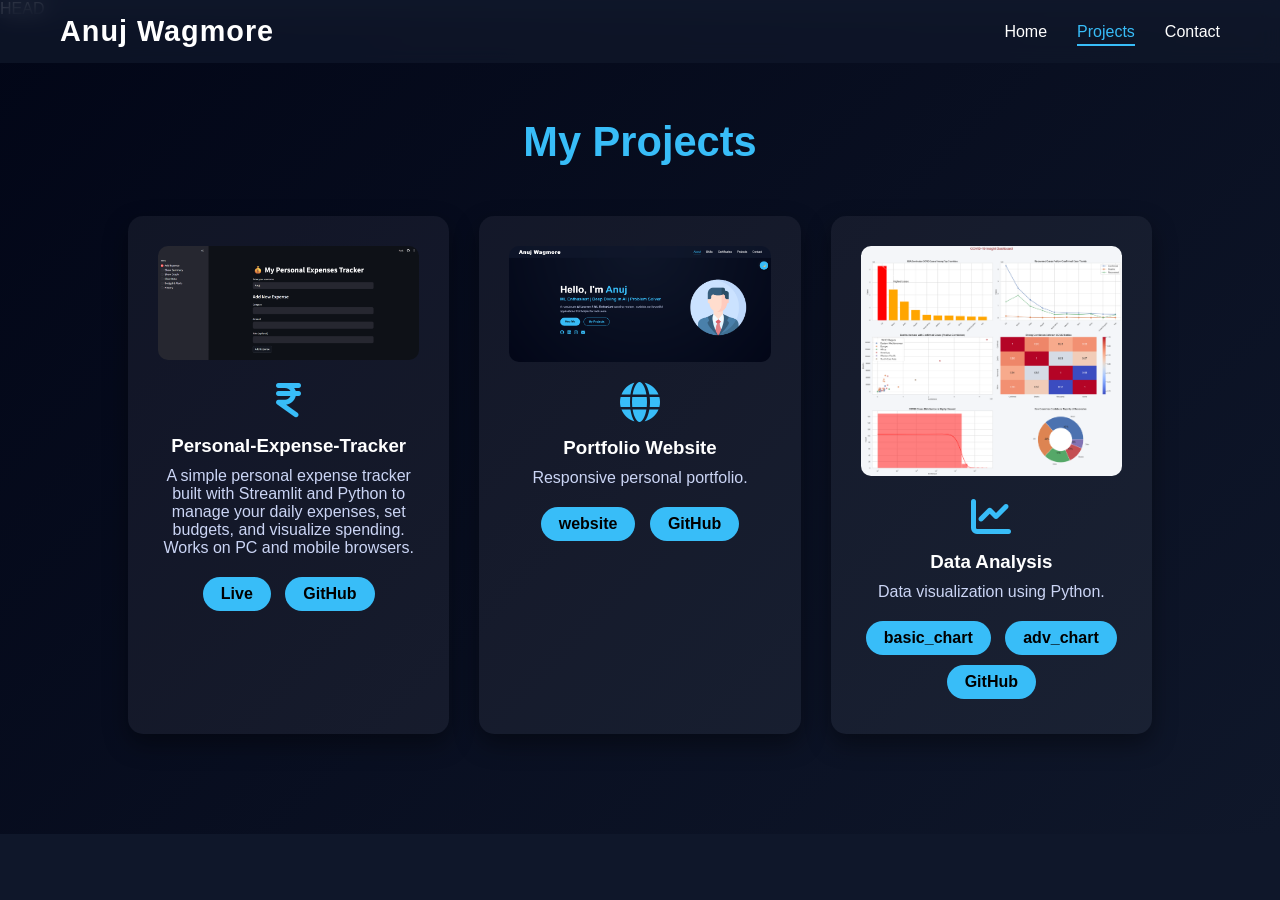
==== project.html @ 39001dc6 "minor change" ====
HEAD
<!DOCTYPE html>
<html lang="en">
<head>
  <meta charset="UTF-8" />
  <title>My Projects</title>
  <link rel="stylesheet" href="css/style.css">
  <link rel="stylesheet" href="https://cdnjs.cloudflare.com/ajax/libs/font-awesome/6.5.0/css/all.min.css">
</head>
<body>

<!-- NAVBAR -->
<nav class="navbar">
  <div class="logo">Anuj Wagmore</div>
  <ul class="nav-links">
    <li><a href="index.html">Home</a></li>
    <li><a href="projects.html" class="active">Projects</a></li>
    <li><a href="index.html#contact">Contact</a></li>
  </ul>
</nav>

<!-- PROJECTS -->
<section class="projects-section">
  <h2>My Projects</h2>

  <div class="projects-grid">
    

    <div class="project-card" onclick="openModal('images/project4.png', 'Personal-Expenses', ' I developed a Personal Expense Tracker to simplify daily financial management and promote better spending habits. This project allows users to record their income and expenses, categorize transactions, and track their financial activities in an organized manner. It provides clear insights through summaries and visualizations, helping users understand where their money is going and make informed decisions. Built with a focus on simplicity and usability, the application ensures a smooth user experience while demonstrating my skills in data handling, problem-solving, and building practical, real-world solutions.')">
      <div class="project-image">
        <img src="images/project4.png" alt="AI Chatbot Thumbnail">
      </div>
      <i class="fa-solid fa-indian-rupee-sign"></i>
      <h3>Personal-Expense-Tracker</h3>
      <p>A simple personal expense tracker built with Streamlit and Python to manage your daily expenses, set budgets, and visualize spending. Works on PC and mobile browsers.</p>
      <div class="project-links">
        <a target="_blank" href="https://personal-expense-tracker-02.streamlit.app/" onclick="event.stopPropagation()">Live</a>
        <a target="_blank" href="https://github.com/Anuj04432/Personal-Expense-Tracker" onclick="event.stopPropagation()">GitHub</a>
      </div>
    </div>

    <div class="project-card" onclick="openModal('images/Screenshot 2026-04-03 215729.png', 'Portfolio Website', 'A responsive, modern personal portfolio website built with HTML, CSS, and JavaScript. Features sleek dark mode and smooth animations.')">
      <div class="project-image">
        <img src="images/Screenshot 2026-04-03 215729.png" alt="Portfolio Website Thumbnail">
      </div>
      <i class="fa-solid fa-globe"></i>
      <h3>Portfolio Website</h3>
      <p>Responsive personal portfolio.</p>
      <div class="project-links">
        <a href="https://anujwagmore.netlify.app" onclick="event.stopPropagation()">website</a>
        <a target="_blank" href="https://github.com/Anuj04432/Portfolio" onclick="event.stopPropagation()">GitHub</a>
      </div>
    </div>

    <div class="project-card" onclick="openModal('images/dashboard.png', 'Data Analysis', 'Comprehensive data visualization and analysis using Python libraries like Pandas and Matplotlib. Translating raw data into actionable insights.')">
      <div class="project-image">
        <img src="images/dashboard.png" alt="Data Analysis Thumbnail">
      </div>
      <i class="fa-solid fa-chart-line"></i>
      <h3>Data Analysis</h3>
      <p>Data visualization using Python.</p>
      <div class="project-links">
        <a href="images/dashboard.png" onclick="event.stopPropagation()">basic_chart</a>
        <a href="images/dashboard_adv.png" onclick="event.stopPropagation()">adv_chart</a>
        <a target="_blank" href="https://github.com/Anuj04432/Covid_Dashboard" onclick="event.stopPropagation()">GitHub</a>
      </div>
    </div>

  </div>
</section>

<!-- PROJECT MODAL -->
<div id="projectModal" class="modal-overlay">
  <div class="modal-box">
    <span class="close-btn" onclick="closeModal()">&times;</span>
    <img id="modalImg" src="" alt="Project Full Image">
    <h2 id="modalTitle">Project Title</h2>
    <p id="modalDesc">Project Description details go here.</p>
  </div>
</div>

<script src="js/main.js"></script>
</body>
</html>
---- css/style.css ----
* {
  margin: 0;
  padding: 0;
  box-sizing: border-box;
  transition: background-color 0.4s ease, color 0.4s ease;
}

body {
  font-family: Arial;
  background: #0f172a;
  color: white;
}

/* HEADER */
/* ===== HERO SECTION ===== */
.hero {
  position: relative;
  min-height: 100vh;
  display: flex;
  justify-content: space-between;
  align-items: center;
  padding: 0 10%;
  background: radial-gradient(circle at top, #0f172a, #020617);
  overflow: hidden;
}

/* Text */
.hero-content {
  max-width: 600px;
  z-index: 2;
}

.hero h1 {
  font-size: 3.5rem;
}

.hero h1 span {
  color: #38bdf8;
}

.hero h2 {
  color: #38bdf8;
  margin: 10px 0;
  min-height: 35px;
}

.hero p {
  color: #cbd5f5;
  line-height: 1.6;
  margin-bottom: 25px;
}

/* Buttons */
.hero-buttons {
  display: flex;
  gap: 20px;
}

.btn {
  padding: 12px 28px;
  border-radius: 30px;
  font-weight: bold;
  text-decoration: none;
  transition: 0.3s;
}

.btn.primary {
  background: #38bdf8;
  color: black;
}

.btn.primary:hover {
  background: #0ea5e9;
}

.btn.secondary {
  border: 2px solid #38bdf8;
  color: #38bdf8;
}

.btn.secondary:hover {
  background: #38bdf8;
  color: black;
}

/* Social Icons */
.social-icons {
  margin-top: 25px;
  display: flex;
  gap: 20px;
}

.social-icons a {
  color: #38bdf8;
  font-size: 22px;
  transition: 0.3s;
}

.social-icons a:hover {
  color: white;
  transform: scale(1.2);
}

/* Image */
.hero-img img {
  width: 400px;
  animation: float 3s ease-in-out infinite;
}

@keyframes float {
  0% { transform: translateY(0); }
  50% { transform: translateY(-15px); }
  100% { transform: translateY(0); }
}

/* Responsive */
@media (max-width: 900px) {
  .hero {
    flex-direction: column;
    text-align: center;
    padding-top: 120px;
  }

  .hero-img img {
    margin-top: 30px;
  }
}

/* NAVBAR */
/* NAVBAR */
.navbar {
  position: fixed;
  top: 0;
  width: 100%;
  padding: 15px 60px;
  display: flex;
  justify-content: space-between;
  align-items: center;
  background: rgba(15, 23, 42, 0.8);
  backdrop-filter: blur(10px);
  z-index: 1000;
  transition: 0.3s ease;
}

.navbar.scrolled {
  box-shadow: 0 5px 20px rgba(0,0,0,0.4);
}

.logo {
  font-size: 1.8rem;
  font-weight: 800;
  letter-spacing: 1px;
  cursor: pointer;
}

.logo span {
  color: #38bdf8;
}

/* Light Mode */
body.light-theme .logo {
  color: #000;
}

body.light-theme .logo span {
  color: #0ea5e9;
}
.logo:hover {
  transform: scale(1.05);
  transition: 0.3s;
}



/* Links */
.nav-links {
  list-style: none;
  display: flex;
  gap: 30px;
}

.nav-links li a {
  text-decoration: none;
  color: white;
  font-weight: 500;
  position: relative;
  transition: 0.3s;
}

.nav-links li a::after {
  content: "";
  position: absolute;
  left: 0;
  bottom: -6px;
  width: 0%;
  height: 2px;
  background: #38bdf8;
  transition: 0.3s;
}

.nav-links li a:hover::after,
.nav-links li a.active::after {
  width: 100%;
}

/* Mobile menu */
.menu-icon {
  display: none;
  font-size: 22px;
  color: white;
  cursor: pointer;
}

/* Responsive */
@media (max-width: 768px) {
  .nav-links {
    position: absolute;
    top: 65px;
    right: 0;
    background: #020617;
    width: 220px;
    flex-direction: column;
    text-align: center;
    padding: 20px;
    display: none;
    border-radius: 10px;
  }

  .nav-links.active {
    display: flex;
  }

  .menu-icon {
    display: block;
  }
}


/* ABOUT */
/* ABOUT SECTION */
/* ================= ABOUT SECTION ================= */
.about-section {
  padding: 120px 10%;
  background: linear-gradient(135deg, #020617, #0f172a);
}

.about-section h2 {
  text-align: center;
  font-size: 2.6rem;
  color: #38bdf8;
  margin-bottom: 50px;
}

/* Container */
.about-container {
  max-width: 900px;
  margin: auto;
  display: grid;
  gap: 40px;
  align-items: center;

  padding: 40px;
  border-radius: 16px;
  background: rgba(255, 255, 255, 0.03);

  transition: transform 0.4s ease, box-shadow 0.4s ease;
}

/* Container Hover */
.about-container:hover {
  transform: translateY(-8px) scale(1.01);
  box-shadow: 0 0 25px rgba(56,189,248,0.6);
}

/* Responsive */
@media (max-width: 768px) {
  .about-container {
    grid-template-columns: 1fr;
    padding: 20px;
  }
}

/* ================= TEXT BOX ================= */
.about-text {
  background: rgba(255,255,255,0.05);
  padding: 35px;
  border-radius: 18px;
  backdrop-filter: blur(12px);
  box-shadow: 0 12px 30px rgba(0,0,0,0.4);

  transition: transform 0.3s ease, box-shadow 0.3s ease;
}

/* Text Hover */
.about-text:hover {
  transform: translateY(-6px);
  box-shadow: 0 15px 40px rgba(56,189,248,0.3);
}

.about-text h3 {
  color: #38bdf8;
  margin-bottom: 15px;
  font-size: 1.5rem;
}

.about-text p {
  color: #cbd5f5;
  line-height: 1.8;
  margin-bottom: 15px;
  font-size: 0.95rem;
}

/* ================= TAGS ================= */
.about-tags {
  margin: 20px 0;
}

.about-tags span {
  background: #1e293b;
  color: #38bdf8;
  padding: 6px 14px;
  border-radius: 20px;
  margin: 5px;
  display: inline-block;
  font-size: 13px;

  transition: all 0.3s ease;
}

/* Tag Hover */
.about-tags span:hover {
  background: #38bdf8;
  color: black;
  transform: scale(1.05);
}

/* ================= BUTTON ================= */
.resume-btn {
  display: inline-block;
  margin-top: 20px;
  padding: 12px 28px;
  background: linear-gradient(45deg, #38bdf8, #0ea5e9);
  color: black;
  border-radius: 30px;
  text-decoration: none;
  font-weight: bold;
  letter-spacing: 0.5px;

  transition: all 0.3s ease;
}

/* Button Hover */
.resume-btn:hover {
  transform: scale(1.07);
  box-shadow: 0 8px 20px rgba(56,189,248,0.5);
}

/* LIGHT MODE */
body.light-theme .about-section {
  background: linear-gradient(135deg, #ffffff, #e5e7eb);
}

body.light-theme .about-text {
  background: #ffffff;
  color: black;
}

body.light-theme .about-text p {
  color: #333;
}

body.light-theme .about-tags span {
  background: #e2e8f0;
  color: #0f172a;
}


/* SKILLS */
.skills-section {
  padding: 80px 10%;
  text-align: center;
}

.skills-section h2 {
  font-size: 2.6rem;
  color: #38bdf8;
  margin-bottom: 50px;
}

/* Grid */
.skills-grid {
  display: grid;
  grid-template-columns: repeat(auto-fit, minmax(220px, 1fr));
  gap: 30px;
}

/* Card */
.skill-card {
  background: rgba(255,255,255,0.05);
  padding: 25px;
  border-radius: 15px;
  backdrop-filter: blur(10px);
  transition: 0.4s ease;
  box-shadow: 0 10px 25px rgba(0,0,0,0.3);
}

.skill-card:hover {
  transform: translateY(-10px) scale(1.03);
  box-shadow: 0 0 25px rgba(56,189,248,0.7);
}

.skill-card i {
  font-size: 40px;
  color: #38bdf8;
  margin-bottom: 10px;
}

.skill-card h4 {
  margin-bottom: 15px;
}

/* Skill bar */
.skill-bar {
  height: 18px;
  background: #1e293b;
  border-radius: 20px;
  overflow: hidden;
}

.skill-fill {
  height: 100%;
  width: 0;
  text-align: right;
  padding-right: 10px;
  font-size: 12px;
  font-weight: bold;
  color: black;
  border-radius: 20px;
  transition: width 1.8s ease;
}

/* Colors */
.html { background: linear-gradient(90deg,#f97316,#facc15); }
.css { background: linear-gradient(90deg,#38bdf8,#0ea5e9); }
.js { background: linear-gradient(90deg,#facc15,#fde047); }
.python { background: linear-gradient(90deg,#4ade80,#22c55e); }
.ml { background: linear-gradient(90deg,#c084fc,#8b5cf6); }
.sql { background: linear-gradient(90deg,#f87171,#ef4444); }
.PowerBI { background: linear-gradient(90deg,#3e3838,#ef4444); }

/* CONTACT */
.contact-section {
  padding: 100px 10%;
  background: linear-gradient(135deg, #020617, #0f172a);
}

.contact-section h2 {
  text-align: center;
  font-size: 2.6rem;
  color: #38bdf8;
  margin-bottom: 50px;
}

.contact-wrapper {
  display: grid;
  grid-template-columns: 1fr 1fr;
  gap: 50px;
}

/* Left Info */
.contact-info h3 {
  color: #38bdf8;
  margin-bottom: 10px;
}

.contact-info p {
  color: #cbd5f5;
  margin-bottom: 20px;
}

.info-box {
  display: flex;
  align-items: center;
  gap: 15px;
  margin-bottom: 15px;
  color: #cbd5f5;
}

.info-box i {
  color: #38bdf8;
  font-size: 18px;
}

/* Form */
.contact-form {
  background: rgba(255,255,255,0.05);
  padding: 30px;
  border-radius: 15px;
  backdrop-filter: blur(10px);
}

.contact-form input,
.contact-form textarea {
  width: 100%;
  padding: 12px;
  margin-bottom: 15px;
  border-radius: 8px;
  border: none;
  outline: none;
  background: #1e293b;
  color: white;
}

.contact-form input:focus,
.contact-form textarea:focus {
  outline: 2px solid #38bdf8;
}

.contact-form button {
  width: 100%;
  padding: 12px;
  border: none;
  border-radius: 8px;
  background: #38bdf8;
  color: black;
  font-weight: bold;
  cursor: pointer;
  transition: 0.3s;
}

.contact-form button:hover {
  background: #0ea5e9;
}

/* Light Mode */
body.light-theme .contact-section {
  background: linear-gradient(135deg, #ffffff, #e5e7eb);
}

body.light-theme .contact-form {
  background: white;
}

body.light-theme .contact-info p,
body.light-theme .info-box {
  color: #333;
}

/* CERTIFICATES */
.cert-section {
  padding: 100px 10%;
  background: linear-gradient(135deg, #020617, #0f172a);
}

.cert-section h2 {
  text-align: center;
  font-size: 2.6rem;
  color: #38bdf8;
  margin-bottom: 50px;
}

/* Grid */
.cert-grid {
  display: grid;
  grid-template-columns: repeat(auto-fit, minmax(250px, 1fr));
  gap: 30px;
}

/* Card */
.cert-card {
  background: rgba(255,255,255,0.05);
  padding: 30px;
  border-radius: 15px;
  text-align: center;
  transition: 0.4s;
  box-shadow: 0 10px 25px rgba(0,0,0,0.4);
  backdrop-filter: blur(10px);
}

.cert-card:hover {
  transform: translateY(-10px);
  box-shadow: 0 0 30px rgba(56,189,248,0.6);
}

/* Icon */
.cert-card i {
  font-size: 40px;
  color: #38bdf8;
  margin-bottom: 15px;
}

/* Text */
.cert-card h3 {
  margin-bottom: 10px;
}

.cert-card p {
  color: #cbd5f5;
  margin-bottom: 15px;
}

/* Button */
.cert-card a {
  display: inline-block;
  padding: 10px 22px;
  background: #38bdf8;
  color: black;
  border-radius: 25px;
  text-decoration: none;
  font-weight: bold;
  transition: 0.3s;
}

.cert-card a:hover {
  background: #0ea5e9;
}

/* Light Mode */
body.light-theme .cert-section {
  background: linear-gradient(135deg, #ffffff, #e5e7eb);
}

body.light-theme .cert-card {
  background: #ffffff;
  color: black;
}

body.light-theme .cert-card p {
  color: #333;
}


/* toggle theme */
/* ===== THEME TOGGLE BUTTON ===== */
/* THEME TOGGLE BUTTON */
.theme-toggle {
  position: fixed;
  top: 90px; /* BELOW NAVBAR */
  right: 25px;
  background: linear-gradient(145deg, #1e293b, #020617);
  color: #38bdf8;
  border: none;
  padding: 12px 14px;
  border-radius: 50%;
  cursor: pointer;
  font-size: 18px;
  z-index: 2000;

  /* Neumorphism */
  box-shadow: 
    4px 4px 10px rgba(0,0,0,0.5),
    -4px -4px 10px rgba(255,255,255,0.05);

  transition: all 0.4s ease;
}

/* Hover animation */
.theme-toggle:hover {
  transform: scale(1.1) rotate(15deg);
}

/* LIGHT MODE BUTTON */
.light-theme .theme-toggle {
  background: linear-gradient(145deg, #ffffff, #e5e7eb);
  color: #000;
  box-shadow:
    4px 4px 10px rgba(0,0,0,0.2),
    -4px -4px 10px rgba(255,255,255,0.8);
}

/* ================= THEME TOGGLE ================= */

body {
  background: #0f172a;
  color: white;
  transition: background 0.4s ease, color 0.4s ease;
}

/* Light Theme */
body.light-theme {
  background: #f8fafc;
  color: #000;
}

/* Navbar */
body.light-theme .navbar {
  background: rgba(225, 215, 215, 0.95);
  color: black;
}

/* Sections */
body.light-theme section {
  background: #e4dcdc;
}

/* Cards */
body.light-theme .skill-card,
body.light-theme .cert-card,
body.light-theme .contact-box {
  background: #f1f5f9;
  color: black;
}

/* Buttons */
body.light-theme .btn.secondary {
  color: rgb(250, 246, 246);
  border-color: black;
}

/* Theme Button */
.theme-toggle {
  position: fixed;
  top: 90px;
  right: 25px;
  padding: 12px;
  border-radius: 50%;
  border: none;
  cursor: pointer;
  font-size: 18px;
  background: #38bdf8;
  color: black;
  z-index: 9999;
  transition: 0.3s;
}

/* navbar theme */
/* ================= NAVBAR THEME FIX ================= */

/* Default (Dark Mode) */
.navbar a,
.navbar .logo {
  color: white;
  transition: color 0.3s ease;
}

/* Light Mode */
body.light-theme .navbar a,
body.light-theme .navbar .logo {
  color: #000;
}

/* Hover Effect */
.navbar a:hover {
  color: #38bdf8;
}

/* Active Link */
.navbar a.active {
  color: #38bdf8;
}


/* project */
.projects-section {
  padding: 100px 10%;
  background: linear-gradient(135deg, #020617, #0f172a);
}

.projects-section h2 {
  text-align: center;
  color: #38bdf8;
  font-size: 2.6rem;
  margin-bottom: 50px;
}

.projects-grid {
  display: grid;
  grid-template-columns: repeat(auto-fit, minmax(260px, 1fr));
  gap: 30px;
}

.project-card {
  background: rgba(255,255,255,0.05);
  padding: 30px;
  border-radius: 15px;
  text-align: center;
  transition: 0.4s;
  box-shadow: 0 10px 25px rgba(0,0,0,0.4);
  cursor: pointer;
  overflow: hidden;
}

.project-image {
  margin-bottom: 20px;
  width: 100%;
  border-radius: 10px;
  overflow: hidden;
  position: relative;
}

.project-image img {
  width: 100%;
  height: auto;
  display: block;
  transition: transform 0.4s ease;
}

.project-card:hover .project-image img {
  transform: scale(1.05);
}

.project-card:hover {
  transform: translateY(-10px);
  box-shadow: 0 0 30px rgba(56,189,248,0.6);
}

.project-card i {
  font-size: 40px;
  color: #38bdf8;
  margin-bottom: 15px;
}

.project-card h3 {
  margin-bottom: 10px;
}

.project-card p {
  color: #cbd5f5;
  margin-bottom: 15px;
}

.project-links a {
  display: inline-block;
  margin: 5px;
  padding: 8px 18px;
  border-radius: 20px;
  text-decoration: none;
  font-weight: bold;
  background: #38bdf8;
  color: black;
  transition: 0.3s;
}

.project-links a:hover {
  background: #0ea5e9;
}

/* Light Mode */
body.light-theme .projects-section {
  background: linear-gradient(135deg, #ffffff, #e5e7eb);
}

body.light-theme .project-card {
  background: #ffffff;
}

body.light-theme .project-card p {
  color: #333;
}
/* footer */
.footer {
  background: #020617;
  color: #cbd5f5;
  text-align: center;
  padding: 20px;
  font-size: 14px;
  border-top: 1px solid rgba(255,255,255,0.1);
}

/* Light mode */
body.light-theme .footer {
  background: #f1f5f9;
  color: #333;
  border-top: 1px solid #ddd;
}

/* Back to Top Button */
#backToTop {
  position: fixed;
  bottom: 30px;
  right: 30px;
  background: #38bdf8;
  color: black;
  border: none;
  padding: 12px 15px;
  border-radius: 50%;
  font-size: 18px;
  cursor: pointer;
  display: none;
  z-index: 1000;
  transition: 0.3s ease;
  box-shadow: 0 10px 25px rgba(0,0,0,0.4);
}

#backToTop:hover {
  background: #0ea5e9;
  transform: translateY(-5px);
}

/* Light Mode */
body.light-theme #backToTop {
  background: #0ea5e9;
  color: white;
}

/* ================= MODAL STYLES ================= */
.modal-overlay {
  display: none;
  position: fixed;
  z-index: 3000;
  left: 0;
  top: 0;
  width: 100%;
  height: 100%;
  background-color: rgba(0, 0, 0, 0.8);
  backdrop-filter: blur(10px);
  justify-content: center;
  align-items: center;
  opacity: 0;
  transition: opacity 0.3s ease;
}

.modal-overlay.show {
  display: flex;
  opacity: 1;
}

.modal-box {
  background: linear-gradient(135deg, #1e293b, #0f172a);
  padding: 30px;
  border-radius: 20px;
  max-width: 600px;
  width: 90%;
  text-align: center;
  position: relative;
  box-shadow: 0 20px 50px rgba(0,0,0,0.5);
  transform: translateY(20px);
  transition: transform 0.3s ease;
}

.modal-overlay.show .modal-box {
  transform: translateY(0);
}

.modal-box img {
  width: 100%;
  border-radius: 15px;
  margin-bottom: 20px;
  box-shadow: 0 10px 30px rgba(0,0,0,0.3);
}

.modal-box h2 {
  color: #38bdf8;
  margin-bottom: 15px;
  font-size: 2rem;
}

.modal-box p {
  color: #cbd5f5;
  line-height: 1.6;
}

.close-btn {
  position: absolute;
  top: 15px;
  right: 20px;
  color: #38bdf8;
  font-size: 28px;
  font-weight: bold;
  cursor: pointer;
  transition: 0.3s;
}

.close-btn:hover {
  color: white;
  transform: scale(1.1);
}

/* Light Mode Modal */
body.light-theme .modal-box {
  background: #ffffff;
}

body.light-theme .modal-box h2 {
  color: #0ea5e9;
}

body.light-theme .modal-box p {
  color: #333;
}

* {
  margin: 0;
  padding: 0;
  box-sizing: border-box;
  transition: background-color 0.4s ease, color 0.4s ease;
}

body {
  font-family: Arial;
  background: #0f172a;
  color: white;
}

/* HEADER */
/* ===== HERO SECTION ===== */
.hero {
  position: relative;
  min-height: 100vh;
  display: flex;
  justify-content: space-between;
  align-items: center;
  padding: 0 10%;
  background: radial-gradient(circle at top, #0f172a, #020617);
  overflow: hidden;
}

/* Text */
.hero-content {
  max-width: 600px;
  z-index: 2;
}

.hero h1 {
  font-size: 3.5rem;
}

.hero h1 span {
  color: #38bdf8;
}

.hero h2 {
  color: #38bdf8;
  margin: 10px 0;
  min-height: 35px;
}

.hero p {
  color: #cbd5f5;
  line-height: 1.6;
  margin-bottom: 25px;
}

/* Buttons */
.hero-buttons {
  display: flex;
  gap: 20px;
}

.btn {
  padding: 12px 28px;
  border-radius: 30px;
  font-weight: bold;
  text-decoration: none;
  transition: 0.3s;
}

.btn.primary {
  background: #38bdf8;
  color: black;
}

.btn.primary:hover {
  background: #0ea5e9;
}

.btn.secondary {
  border: 2px solid #38bdf8;
  color: #38bdf8;
}

.btn.secondary:hover {
  background: #38bdf8;
  color: black;
}

/* Social Icons */
.social-icons {
  margin-top: 25px;
  display: flex;
  gap: 20px;
}

.social-icons a {
  color: #38bdf8;
  font-size: 22px;
  transition: 0.3s;
}

.social-icons a:hover {
  color: white;
  transform: scale(1.2);
}

/* Image */
.hero-img img {
  width: 400px;
  animation: float 3s ease-in-out infinite;
}

@keyframes float {
  0% { transform: translateY(0); }
  50% { transform: translateY(-15px); }
  100% { transform: translateY(0); }
}

/* Responsive */
@media (max-width: 900px) {
  .hero {
    flex-direction: column;
    text-align: center;
    padding-top: 120px;
  }

  .hero-img img {
    margin-top: 30px;
  }
}

/* NAVBAR */
/* NAVBAR */
.navbar {
  position: fixed;
  top: 0;
  width: 100%;
  padding: 15px 60px;
  display: flex;
  justify-content: space-between;
  align-items: center;
  background: rgba(15, 23, 42, 0.8);
  backdrop-filter: blur(10px);
  z-index: 1000;
  transition: 0.3s ease;
}

.navbar.scrolled {
  box-shadow: 0 5px 20px rgba(0,0,0,0.4);
}

.logo {
  font-size: 1.8rem;
  font-weight: 800;
  letter-spacing: 1px;
  cursor: pointer;
}

.logo span {
  color: #38bdf8;
}

/* Light Mode */
body.light-theme .logo {
  color: #000;
}

body.light-theme .logo span {
  color: #0ea5e9;
}
.logo:hover {
  transform: scale(1.05);
  transition: 0.3s;
}



/* Links */
.nav-links {
  list-style: none;
  display: flex;
  gap: 30px;
}

.nav-links li a {
  text-decoration: none;
  color: white;
  font-weight: 500;
  position: relative;
  transition: 0.3s;
}

.nav-links li a::after {
  content: "";
  position: absolute;
  left: 0;
  bottom: -6px;
  width: 0%;
  height: 2px;
  background: #38bdf8;
  transition: 0.3s;
}

.nav-links li a:hover::after,
.nav-links li a.active::after {
  width: 100%;
}

/* Mobile menu */
.menu-icon {
  display: none;
  font-size: 22px;
  color: white;
  cursor: pointer;
}

/* Responsive */
@media (max-width: 768px) {
  .nav-links {
    position: absolute;
    top: 65px;
    right: 0;
    background: #020617;
    width: 220px;
    flex-direction: column;
    text-align: center;
    padding: 20px;
    display: none;
    border-radius: 10px;
  }

  .nav-links.active {
    display: flex;
  }

  .menu-icon {
    display: block;
  }
}


/* ABOUT */
/* ABOUT SECTION */
/* ================= ABOUT SECTION ================= */
.about-section {
  padding: 120px 10%;
  background: linear-gradient(135deg, #020617, #0f172a);
}

.about-section h2 {
  text-align: center;
  font-size: 2.6rem;
  color: #38bdf8;
  margin-bottom: 50px;
}

/* Container */
.about-container {
  max-width: 900px;
  margin: auto;
  display: grid;
  gap: 40px;
  align-items: center;

  padding: 40px;
  border-radius: 16px;
  background: rgba(255, 255, 255, 0.03);

  transition: transform 0.4s ease, box-shadow 0.4s ease;
}

/* Container Hover */
.about-container:hover {
  transform: translateY(-8px) scale(1.01);
  box-shadow: 0 0 25px rgba(56,189,248,0.6);
}

/* Responsive */
@media (max-width: 768px) {
  .about-container {
    grid-template-columns: 1fr;
    padding: 20px;
  }
}

/* ================= TEXT BOX ================= */
.about-text {
  background: rgba(255,255,255,0.05);
  padding: 35px;
  border-radius: 18px;
  backdrop-filter: blur(12px);
  box-shadow: 0 12px 30px rgba(0,0,0,0.4);

  transition: transform 0.3s ease, box-shadow 0.3s ease;
}

/* Text Hover */
.about-text:hover {
  transform: translateY(-6px);
  box-shadow: 0 15px 40px rgba(56,189,248,0.3);
}

.about-text h3 {
  color: #38bdf8;
  margin-bottom: 15px;
  font-size: 1.5rem;
}

.about-text p {
  color: #cbd5f5;
  line-height: 1.8;
  margin-bottom: 15px;
  font-size: 0.95rem;
}

/* ================= TAGS ================= */
.about-tags {
  margin: 20px 0;
}

.about-tags span {
  background: #1e293b;
  color: #38bdf8;
  padding: 6px 14px;
  border-radius: 20px;
  margin: 5px;
  display: inline-block;
  font-size: 13px;

  transition: all 0.3s ease;
}

/* Tag Hover */
.about-tags span:hover {
  background: #38bdf8;
  color: black;
  transform: scale(1.05);
}

/* ================= BUTTON ================= */
.resume-btn {
  display: inline-block;
  margin-top: 20px;
  padding: 12px 28px;
  background: linear-gradient(45deg, #38bdf8, #0ea5e9);
  color: black;
  border-radius: 30px;
  text-decoration: none;
  font-weight: bold;
  letter-spacing: 0.5px;

  transition: all 0.3s ease;
}

/* Button Hover */
.resume-btn:hover {
  transform: scale(1.07);
  box-shadow: 0 8px 20px rgba(56,189,248,0.5);
}

/* LIGHT MODE */
body.light-theme .about-section {
  background: linear-gradient(135deg, #ffffff, #e5e7eb);
}

body.light-theme .about-text {
  background: #ffffff;
  color: black;
}

body.light-theme .about-text p {
  color: #333;
}

body.light-theme .about-tags span {
  background: #e2e8f0;
  color: #0f172a;
}


/* SKILLS */
.skills-section {
  padding: 80px 10%;
  text-align: center;
}

.skills-section h2 {
  font-size: 2.6rem;
  color: #38bdf8;
  margin-bottom: 50px;
}

/* Grid */
.skills-grid {
  display: grid;
  grid-template-columns: repeat(auto-fit, minmax(220px, 1fr));
  gap: 30px;
}

/* Card */
.skill-card {
  background: rgba(255,255,255,0.05);
  padding: 25px;
  border-radius: 15px;
  backdrop-filter: blur(10px);
  transition: 0.4s ease;
  box-shadow: 0 10px 25px rgba(0,0,0,0.3);
}

.skill-card:hover {
  transform: translateY(-10px) scale(1.03);
  box-shadow: 0 0 25px rgba(56,189,248,0.7);
}

.skill-card i {
  font-size: 40px;
  color: #38bdf8;
  margin-bottom: 10px;
}

.skill-card h4 {
  margin-bottom: 15px;
}

/* Skill bar */
.skill-bar {
  height: 18px;
  background: #1e293b;
  border-radius: 20px;
  overflow: hidden;
}

.skill-fill {
  height: 100%;
  width: 0;
  text-align: right;
  padding-right: 10px;
  font-size: 12px;
  font-weight: bold;
  color: black;
  border-radius: 20px;
  transition: width 1.8s ease;
}

/* Colors */
.html { background: linear-gradient(90deg,#f97316,#facc15); }
.css { background: linear-gradient(90deg,#38bdf8,#0ea5e9); }
.js { background: linear-gradient(90deg,#facc15,#fde047); }
.python { background: linear-gradient(90deg,#4ade80,#22c55e); }
.ml { background: linear-gradient(90deg,#c084fc,#8b5cf6); }
.sql { background: linear-gradient(90deg,#f87171,#ef4444); }
.PowerBI { background: linear-gradient(90deg,#3e3838,#ef4444); }

/* CONTACT */
.contact-section {
  padding: 100px 10%;
  background: linear-gradient(135deg, #020617, #0f172a);
}

.contact-section h2 {
  text-align: center;
  font-size: 2.6rem;
  color: #38bdf8;
  margin-bottom: 50px;
}

.contact-wrapper {
  display: grid;
  grid-template-columns: 1fr 1fr;
  gap: 50px;
}

/* Left Info */
.contact-info h3 {
  color: #38bdf8;
  margin-bottom: 10px;
}

.contact-info p {
  color: #cbd5f5;
  margin-bottom: 20px;
}

.info-box {
  display: flex;
  align-items: center;
  gap: 15px;
  margin-bottom: 15px;
  color: #cbd5f5;
}

.info-box i {
  color: #38bdf8;
  font-size: 18px;
}

/* Form */
.contact-form {
  background: rgba(255,255,255,0.05);
  padding: 30px;
  border-radius: 15px;
  backdrop-filter: blur(10px);
}

.contact-form input,
.contact-form textarea {
  width: 100%;
  padding: 12px;
  margin-bottom: 15px;
  border-radius: 8px;
  border: none;
  outline: none;
  background: #1e293b;
  color: white;
}

.contact-form input:focus,
.contact-form textarea:focus {
  outline: 2px solid #38bdf8;
}

.contact-form button {
  width: 100%;
  padding: 12px;
  border: none;
  border-radius: 8px;
  background: #38bdf8;
  color: black;
  font-weight: bold;
  cursor: pointer;
  transition: 0.3s;
}

.contact-form button:hover {
  background: #0ea5e9;
}

/* Light Mode */
body.light-theme .contact-section {
  background: linear-gradient(135deg, #ffffff, #e5e7eb);
}

body.light-theme .contact-form {
  background: white;
}

body.light-theme .contact-info p,
body.light-theme .info-box {
  color: #333;
}

/* CERTIFICATES */
.cert-section {
  padding: 100px 10%;
  background: linear-gradient(135deg, #020617, #0f172a);
}

.cert-section h2 {
  text-align: center;
  font-size: 2.6rem;
  color: #38bdf8;
  margin-bottom: 50px;
}

/* Grid */
.cert-grid {
  display: grid;
  grid-template-columns: repeat(auto-fit, minmax(250px, 1fr));
  gap: 30px;
}

/* Card */
.cert-card {
  background: rgba(255,255,255,0.05);
  padding: 30px;
  border-radius: 15px;
  text-align: center;
  transition: 0.4s;
  box-shadow: 0 10px 25px rgba(0,0,0,0.4);
  backdrop-filter: blur(10px);
}

.cert-card:hover {
  transform: translateY(-10px);
  box-shadow: 0 0 30px rgba(56,189,248,0.6);
}

/* Icon */
.cert-card i {
  font-size: 40px;
  color: #38bdf8;
  margin-bottom: 15px;
}

/* Text */
.cert-card h3 {
  margin-bottom: 10px;
}

.cert-card p {
  color: #cbd5f5;
  margin-bottom: 15px;
}

/* Button */
.cert-card a {
  display: inline-block;
  padding: 10px 22px;
  background: #38bdf8;
  color: black;
  border-radius: 25px;
  text-decoration: none;
  font-weight: bold;
  transition: 0.3s;
}

.cert-card a:hover {
  background: #0ea5e9;
}

/* Light Mode */
body.light-theme .cert-section {
  background: linear-gradient(135deg, #ffffff, #e5e7eb);
}

body.light-theme .cert-card {
  background: #ffffff;
  color: black;
}

body.light-theme .cert-card p {
  color: #333;
}


/* toggle theme */
/* ===== THEME TOGGLE BUTTON ===== */
/* THEME TOGGLE BUTTON */
.theme-toggle {
  position: fixed;
  top: 90px; /* BELOW NAVBAR */
  right: 25px;
  background: linear-gradient(145deg, #1e293b, #020617);
  color: #38bdf8;
  border: none;
  padding: 12px 14px;
  border-radius: 50%;
  cursor: pointer;
  font-size: 18px;
  z-index: 2000;

  /* Neumorphism */
  box-shadow: 
    4px 4px 10px rgba(0,0,0,0.5),
    -4px -4px 10px rgba(255,255,255,0.05);

  transition: all 0.4s ease;
}

/* Hover animation */
.theme-toggle:hover {
  transform: scale(1.1) rotate(15deg);
}

/* LIGHT MODE BUTTON */
.light-theme .theme-toggle {
  background: linear-gradient(145deg, #ffffff, #e5e7eb);
  color: #000;
  box-shadow:
    4px 4px 10px rgba(0,0,0,0.2),
    -4px -4px 10px rgba(255,255,255,0.8);
}

/* ================= THEME TOGGLE ================= */

body {
  background: #0f172a;
  color: white;
  transition: background 0.4s ease, color 0.4s ease;
}

/* Light Theme */
body.light-theme {
  background: #f8fafc;
  color: #000;
}

/* Navbar */
body.light-theme .navbar {
  background: rgba(225, 215, 215, 0.95);
  color: black;
}

/* Sections */
body.light-theme section {
  background: #e4dcdc;
}

/* Cards */
body.light-theme .skill-card,
body.light-theme .cert-card,
body.light-theme .contact-box {
  background: #f1f5f9;
  color: black;
}

/* Buttons */
body.light-theme .btn.secondary {
  color: rgb(250, 246, 246);
  border-color: black;
}

/* Theme Button */
.theme-toggle {
  position: fixed;
  top: 90px;
  right: 25px;
  padding: 12px;
  border-radius: 50%;
  border: none;
  cursor: pointer;
  font-size: 18px;
  background: #38bdf8;
  color: black;
  z-index: 9999;
  transition: 0.3s;
}

/* navbar theme */
/* ================= NAVBAR THEME FIX ================= */

/* Default (Dark Mode) */
.navbar a,
.navbar .logo {
  color: white;
  transition: color 0.3s ease;
}

/* Light Mode */
body.light-theme .navbar a,
body.light-theme .navbar .logo {
  color: #000;
}

/* Hover Effect */
.navbar a:hover {
  color: #38bdf8;
}

/* Active Link */
.navbar a.active {
  color: #38bdf8;
}


/* project */
.projects-section {
  padding: 100px 10%;
  background: linear-gradient(135deg, #020617, #0f172a);
}

.projects-section h2 {
  text-align: center;
  color: #38bdf8;
  font-size: 2.6rem;
  margin-bottom: 50px;
}

.projects-grid {
  display: grid;
  grid-template-columns: repeat(auto-fit, minmax(260px, 1fr));
  gap: 30px;
}

.project-card {
  background: rgba(255,255,255,0.05);
  padding: 30px;
  border-radius: 15px;
  text-align: center;
  transition: 0.4s;
  box-shadow: 0 10px 25px rgba(0,0,0,0.4);
  cursor: pointer;
  overflow: hidden;
}

.project-image {
  margin-bottom: 20px;
  width: 100%;
  border-radius: 10px;
  overflow: hidden;
  position: relative;
}

.project-image img {
  width: 100%;
  height: auto;
  display: block;
  transition: transform 0.4s ease;
}

.project-card:hover .project-image img {
  transform: scale(1.05);
}

.project-card:hover {
  transform: translateY(-10px);
  box-shadow: 0 0 30px rgba(56,189,248,0.6);
}

.project-card i {
  font-size: 40px;
  color: #38bdf8;
  margin-bottom: 15px;
}

.project-card h3 {
  margin-bottom: 10px;
}

.project-card p {
  color: #cbd5f5;
  margin-bottom: 15px;
}

.project-links a {
  display: inline-block;
  margin: 5px;
  padding: 8px 18px;
  border-radius: 20px;
  text-decoration: none;
  font-weight: bold;
  background: #38bdf8;
  color: black;
  transition: 0.3s;
}

.project-links a:hover {
  background: #0ea5e9;
}

/* Light Mode */
body.light-theme .projects-section {
  background: linear-gradient(135deg, #ffffff, #e5e7eb);
}

body.light-theme .project-card {
  background: #ffffff;
}

body.light-theme .project-card p {
  color: #333;
}
/* footer */
.footer {
  background: #020617;
  color: #cbd5f5;
  text-align: center;
  padding: 20px;
  font-size: 14px;
  border-top: 1px solid rgba(255,255,255,0.1);
}

/* Light mode */
body.light-theme .footer {
  background: #f1f5f9;
  color: #333;
  border-top: 1px solid #ddd;
}

/* Back to Top Button */
#backToTop {
  position: fixed;
  bottom: 30px;
  right: 30px;
  background: #38bdf8;
  color: black;
  border: none;
  padding: 12px 15px;
  border-radius: 50%;
  font-size: 18px;
  cursor: pointer;
  display: none;
  z-index: 1000;
  transition: 0.3s ease;
  box-shadow: 0 10px 25px rgba(0,0,0,0.4);
}

#backToTop:hover {
  background: #0ea5e9;
  transform: translateY(-5px);
}

/* Light Mode */
body.light-theme #backToTop {
  background: #0ea5e9;
  color: white;
}

/* ================= MODAL STYLES ================= */
.modal-overlay {
  display: none;
  position: fixed;
  z-index: 3000;
  left: 0;
  top: 0;
  width: 100%;
  height: 100%;
  background-color: rgba(0, 0, 0, 0.8);
  backdrop-filter: blur(10px);
  justify-content: center;
  align-items: center;
  opacity: 0;
  transition: opacity 0.3s ease;
}

.modal-overlay.show {
  display: flex;
  opacity: 1;
}

.modal-box {
  background: linear-gradient(135deg, #1e293b, #0f172a);
  padding: 30px;
  border-radius: 20px;
  max-width: 600px;
  width: 90%;
  text-align: center;
  position: relative;
  box-shadow: 0 20px 50px rgba(0,0,0,0.5);
  transform: translateY(20px);
  transition: transform 0.3s ease;
}

.modal-overlay.show .modal-box {
  transform: translateY(0);
}

.modal-box img {
  width: 100%;
  border-radius: 15px;
  margin-bottom: 20px;
  box-shadow: 0 10px 30px rgba(0,0,0,0.3);
}

.modal-box h2 {
  color: #38bdf8;
  margin-bottom: 15px;
  font-size: 2rem;
}

.modal-box p {
  color: #cbd5f5;
  line-height: 1.6;
}

.close-btn {
  position: absolute;
  top: 15px;
  right: 20px;
  color: #38bdf8;
  font-size: 28px;
  font-weight: bold;
  cursor: pointer;
  transition: 0.3s;
}

.close-btn:hover {
  color: white;
  transform: scale(1.1);
}

/* Light Mode Modal */
body.light-theme .modal-box {
  background: #ffffff;
}

body.light-theme .modal-box h2 {
  color: #0ea5e9;
}

body.light-theme .modal-box p {
  color: #333;
}
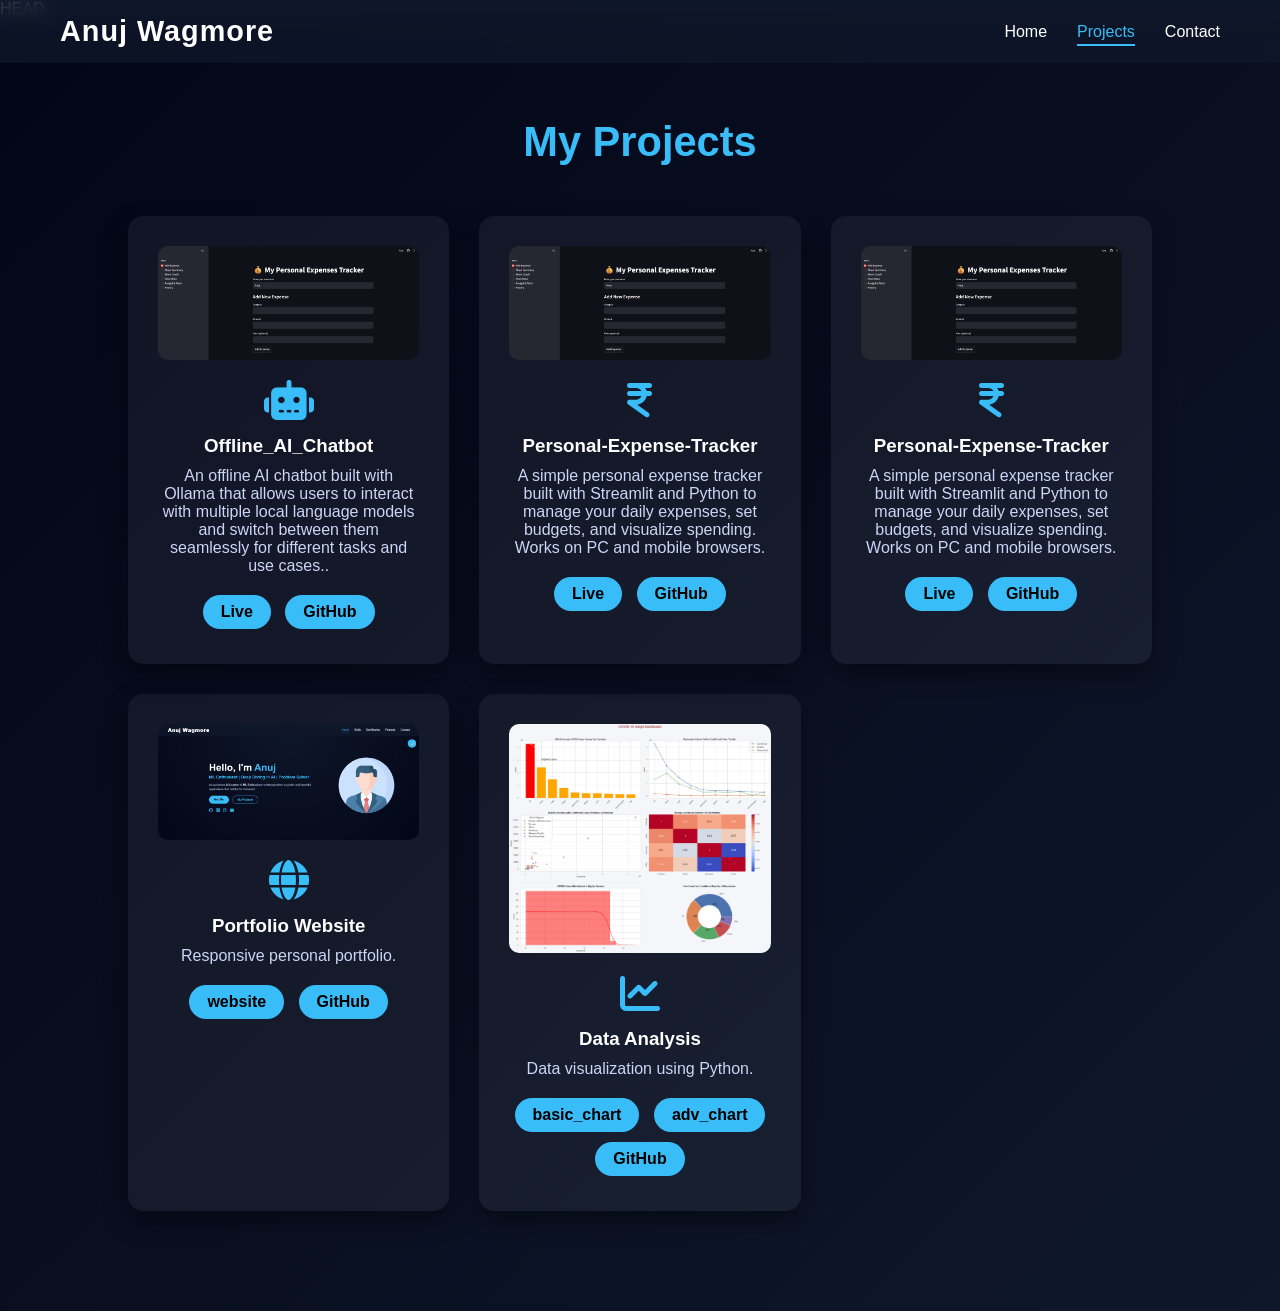
==== commit 4198201c: "Added Offline-AI-Chatbot project" ====
--- a/project.html
+++ b/project.html
@@ -25,6 +25,32 @@
 
   <div class="projects-grid">
     
+
+    <div class="project-card" onclick="openModal('images/project4.png', 'Offline AI Chatbot', ' I developed an Offline AI Chatbot using Ollama, enabling users to run and interact with multiple AI language models locally without requiring an internet connection. The application provides a simple interface for chatting with AI while allowing users to switch between different models based on their needs, such as faster responses, better reasoning, or specialized capabilities. By running models locally, the chatbot ensures greater privacy, reduced dependency on cloud services, and uninterrupted access. This project demonstrates my skills in AI integration, local LLM deployment, Python development, user interface design, and building practical AI-powered applications.')">
+      <div class="project-image">
+        <img src="images/project4.png" alt="AI Chatbot Thumbnail">
+      </div>
+      <i class="fa-solid fa-robot"></i>
+      <h3>Offline_AI_Chatbot</h3>
+      <p>An offline AI chatbot built with Ollama that allows users to interact with multiple local language models and switch between them seamlessly for different tasks and use cases..</p>
+      <div class="project-links">
+        <a target="_blank" href="https://personal-expense-tracker-02.streamlit.app/" onclick="event.stopPropagation()">Live</a>
+        <a target="_blank" href="https://github.com/Anuj04432/Offline_AI_Assistant.git" onclick="event.stopPropagation()">GitHub</a>
+      </div>
+    </div>
+
+    <div class="project-card" onclick="openModal('images/project4.png', 'Personal-Expenses', ' I developed a Personal Expense Tracker to simplify daily financial management and promote better spending habits. This project allows users to record their income and expenses, categorize transactions, and track their financial activities in an organized manner. It provides clear insights through summaries and visualizations, helping users understand where their money is going and make informed decisions. Built with a focus on simplicity and usability, the application ensures a smooth user experience while demonstrating my skills in data handling, problem-solving, and building practical, real-world solutions.')">
+      <div class="project-image">
+        <img src="images/project4.png" alt="AI Chatbot Thumbnail">
+      </div>
+      <i class="fa-solid fa-indian-rupee-sign"></i>
+      <h3>Personal-Expense-Tracker</h3>
+      <p>A simple personal expense tracker built with Streamlit and Python to manage your daily expenses, set budgets, and visualize spending. Works on PC and mobile browsers.</p>
+      <div class="project-links">
+        <a target="_blank" href="https://personal-expense-tracker-02.streamlit.app/" onclick="event.stopPropagation()">Live</a>
+        <a target="_blank" href="https://github.com/Anuj04432/Personal-Expense-Tracker" onclick="event.stopPropagation()">GitHub</a>
+      </div>
+    </div>
 
     <div class="project-card" onclick="openModal('images/project4.png', 'Personal-Expenses', ' I developed a Personal Expense Tracker to simplify daily financial management and promote better spending habits. This project allows users to record their income and expenses, categorize transactions, and track their financial activities in an organized manner. It provides clear insights through summaries and visualizations, helping users understand where their money is going and make informed decisions. Built with a focus on simplicity and usability, the application ensures a smooth user experience while demonstrating my skills in data handling, problem-solving, and building practical, real-world solutions.')">
       <div class="project-image">
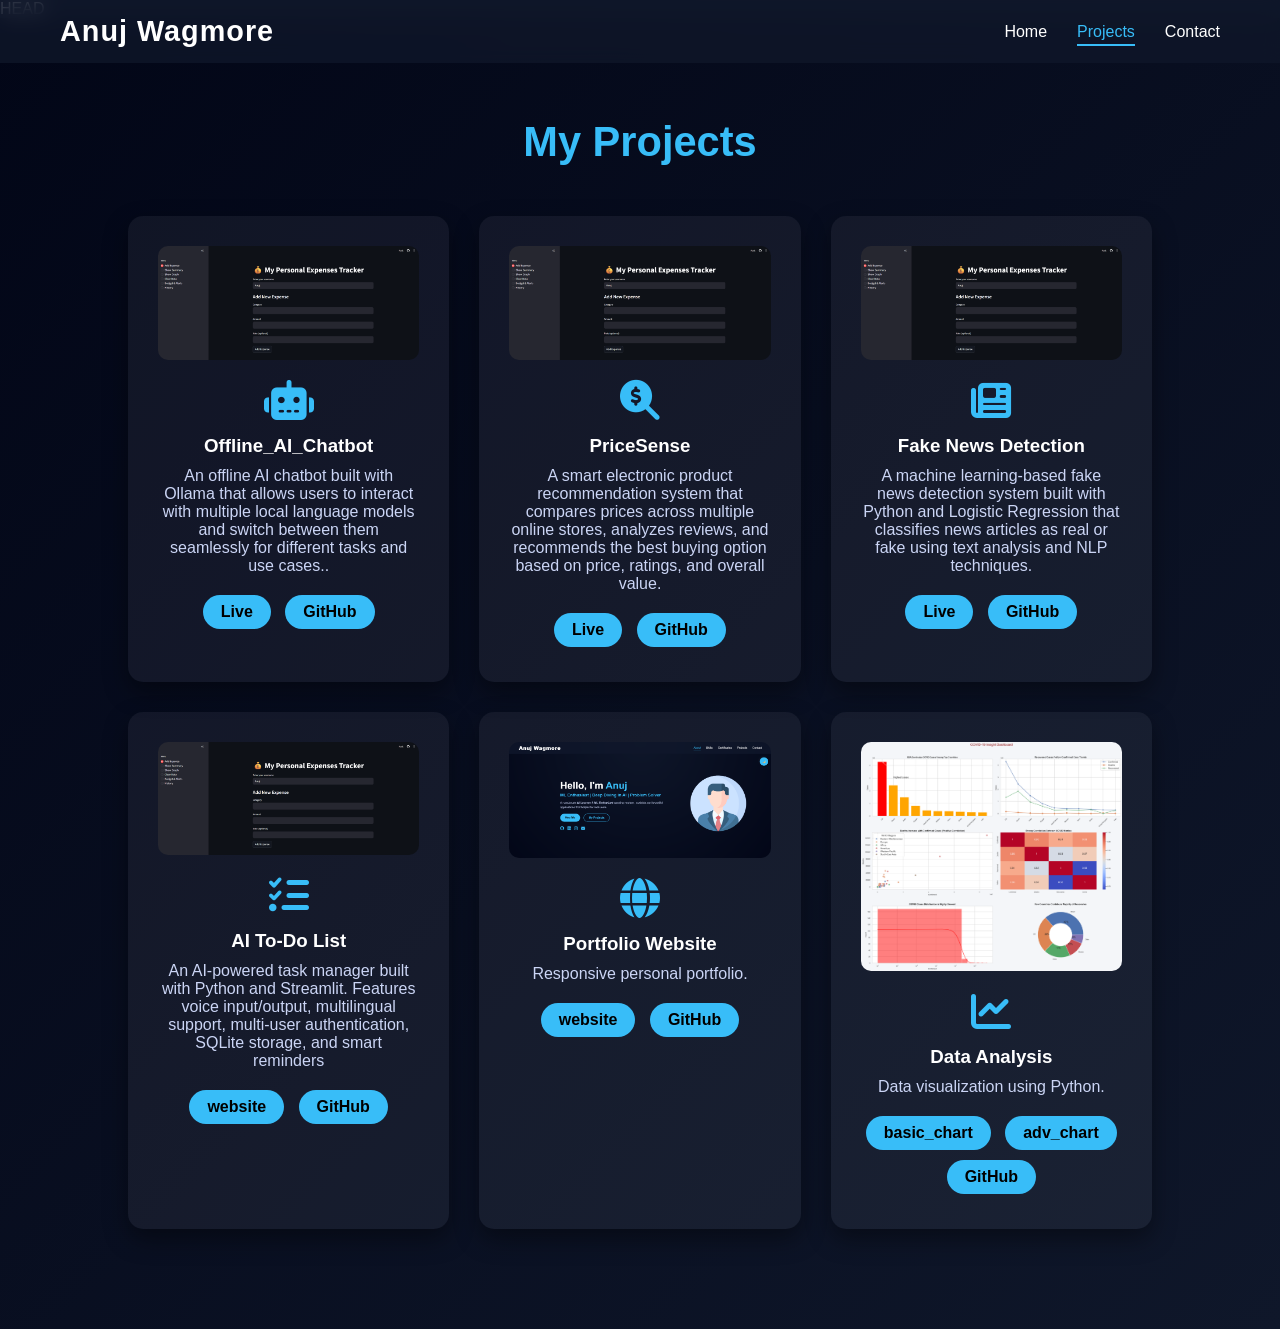
==== commit 1c8aa04f: "Added AI TO-Do-List project" ====
--- a/project.html
+++ b/project.html
@@ -39,31 +39,45 @@
       </div>
     </div>
 
-    <div class="project-card" onclick="openModal('images/project4.png', 'Personal-Expenses', ' I developed a Personal Expense Tracker to simplify daily financial management and promote better spending habits. This project allows users to record their income and expenses, categorize transactions, and track their financial activities in an organized manner. It provides clear insights through summaries and visualizations, helping users understand where their money is going and make informed decisions. Built with a focus on simplicity and usability, the application ensures a smooth user experience while demonstrating my skills in data handling, problem-solving, and building practical, real-world solutions.')">
+    <div class="project-card" onclick="openModal('images/project4.png', 'PriceSense', ' I developed an Electronic Items Recommendation System using Python and SerpAPI to help users make informed purchasing decisions. The application gathers product information from multiple online stores, compares prices in real time, and analyzes customer ratings and reviews. Based on factors such as cost, review scores, and overall value, the system recommends the most suitable store for purchasing the product. This project demonstrates my skills in API integration, data processing, web data extraction, recommendation systems, and building practical tools that simplify online shopping experiences for users.')">
       <div class="project-image">
         <img src="images/project4.png" alt="AI Chatbot Thumbnail">
       </div>
-      <i class="fa-solid fa-indian-rupee-sign"></i>
-      <h3>Personal-Expense-Tracker</h3>
-      <p>A simple personal expense tracker built with Streamlit and Python to manage your daily expenses, set budgets, and visualize spending. Works on PC and mobile browsers.</p>
+      <i class="fa-solid fa-magnifying-glass-dollar"></i>
+      <h3>PriceSense</h3>
+      <p>A smart electronic product recommendation system that compares prices across multiple online stores, analyzes reviews, and recommends the best buying option based on price, ratings, and overall value.</p>
       <div class="project-links">
         <a target="_blank" href="https://personal-expense-tracker-02.streamlit.app/" onclick="event.stopPropagation()">Live</a>
-        <a target="_blank" href="https://github.com/Anuj04432/Personal-Expense-Tracker" onclick="event.stopPropagation()">GitHub</a>
+        <a target="_blank" href="https://github.com/Anuj04432/PriceSense.git" onclick="event.stopPropagation()">GitHub</a>
       </div>
     </div>
 
-    <div class="project-card" onclick="openModal('images/project4.png', 'Personal-Expenses', ' I developed a Personal Expense Tracker to simplify daily financial management and promote better spending habits. This project allows users to record their income and expenses, categorize transactions, and track their financial activities in an organized manner. It provides clear insights through summaries and visualizations, helping users understand where their money is going and make informed decisions. Built with a focus on simplicity and usability, the application ensures a smooth user experience while demonstrating my skills in data handling, problem-solving, and building practical, real-world solutions.')">
+    <div class="project-card" onclick="openModal('images/project4.png', 'Fake News Detection', 'I developed a Fake News Detection system using Python and the Logistic Regression algorithm to identify whether a news article is genuine or misleading. The model analyzes textual content, processes data using Natural Language Processing techniques, and predicts the authenticity of news with high accuracy. This project demonstrates my skills in machine learning, data preprocessing, text classification, feature engineering, and building practical AI solutions to combat misinformation.')">
       <div class="project-image">
-        <img src="images/project4.png" alt="AI Chatbot Thumbnail">
+        <img src="images/project4.png" alt="Fake News Detection Thumbnail">
       </div>
-      <i class="fa-solid fa-indian-rupee-sign"></i>
-      <h3>Personal-Expense-Tracker</h3>
-      <p>A simple personal expense tracker built with Streamlit and Python to manage your daily expenses, set budgets, and visualize spending. Works on PC and mobile browsers.</p>
+      <i class="fa-solid fa-newspaper"></i>
+      <h3>Fake News Detection</h3>
+      <p>A machine learning-based fake news detection system built with Python and Logistic Regression that classifies news articles as real or fake using text analysis and NLP techniques.</p>
       <div class="project-links">
-        <a target="_blank" href="https://personal-expense-tracker-02.streamlit.app/" onclick="event.stopPropagation()">Live</a>
-        <a target="_blank" href="https://github.com/Anuj04432/Personal-Expense-Tracker" onclick="event.stopPropagation()">GitHub</a>
+        <a target="_blank" href="YOUR_LIVE_LINK" onclick="event.stopPropagation()">Live</a>
+        <a target="_blank" href="YOUR_GITHUB_LINK" onclick="event.stopPropagation()">GitHub</a>
       </div>
     </div>
+
+    <div class="project-card" onclick="openModal('images/ai-todo-screenshot.png', 'AI To-Do List', 'A full-stack AI-powered task management application built with Python and Streamlit. Features voice input and output for hands-free task creation, multilingual NLU to understand commands in multiple languages, secure multi-user authentication, SQLite database for persistent storage, and APScheduler for automated reminders and notifications. Designed with a clean, intuitive UI for seamless productivity.')">
+      <div class="project-image">
+        <img src="images/project4.png" alt="AI To-Do List Thumbnail">
+      </div>
+      <i class="fa-solid fa-list-check"></i>
+      <h3>AI To-Do List</h3>
+      <p>An AI-powered task manager built with Python and Streamlit. Features voice input/output, multilingual support, multi-user authentication, SQLite storage, and smart reminders</p>
+      <div class="project-links">
+        <a href="YOUR_LIVE_LINK_HERE" onclick="event.stopPropagation()">website</a>
+        <a target="_blank" href="https://github.com/Anuj04432/YOUR_REPO_NAME" onclick="event.stopPropagation()">GitHub</a>
+      </div>
+    </div>
+
 
     <div class="project-card" onclick="openModal('images/Screenshot 2026-04-03 215729.png', 'Portfolio Website', 'A responsive, modern personal portfolio website built with HTML, CSS, and JavaScript. Features sleek dark mode and smooth animations.')">
       <div class="project-image">
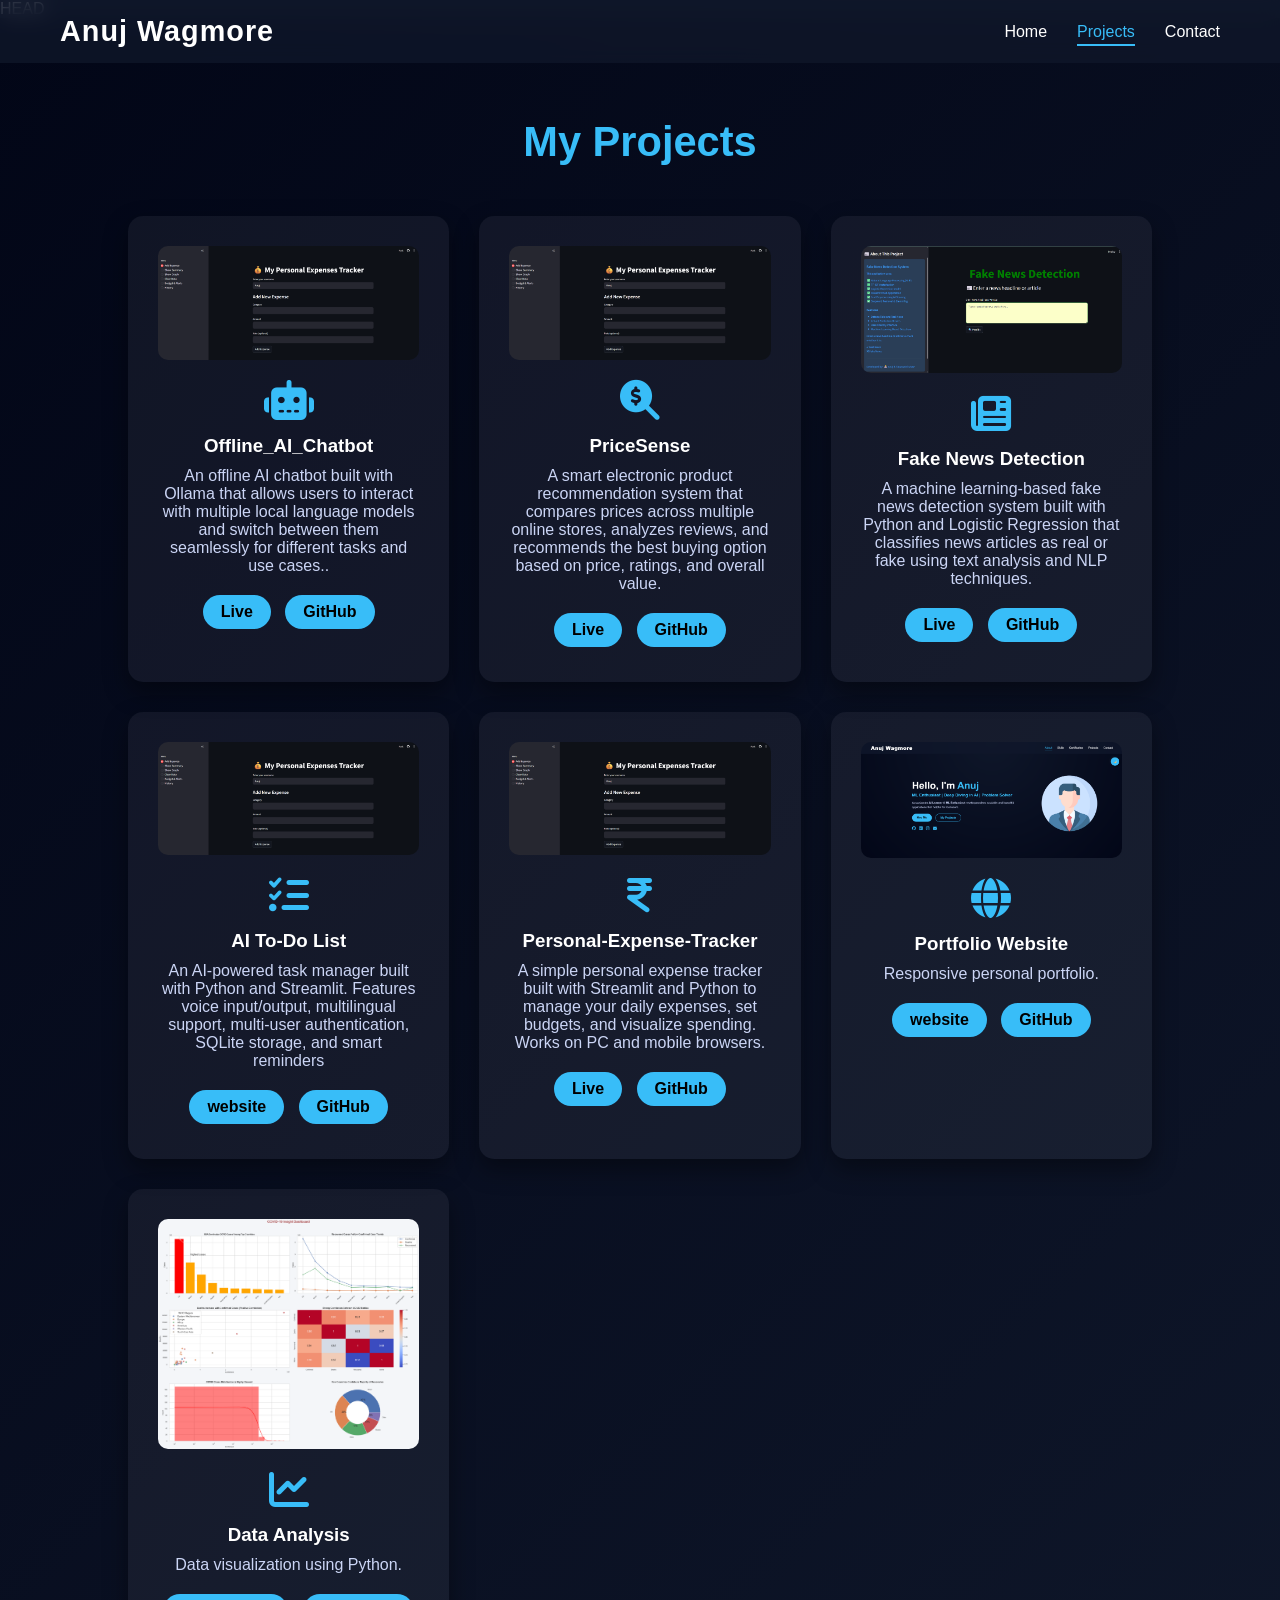
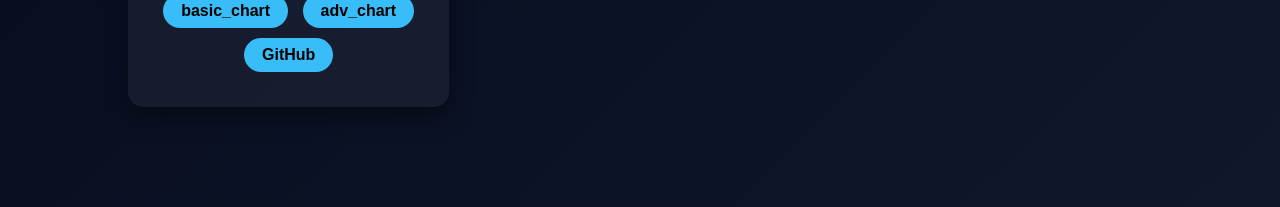
==== commit 0948a532: "Added image for fake-news-detection" ====
--- a/project.html
+++ b/project.html
@@ -52,20 +52,20 @@
       </div>
     </div>
 
-    <div class="project-card" onclick="openModal('images/project4.png', 'Fake News Detection', 'I developed a Fake News Detection system using Python and the Logistic Regression algorithm to identify whether a news article is genuine or misleading. The model analyzes textual content, processes data using Natural Language Processing techniques, and predicts the authenticity of news with high accuracy. This project demonstrates my skills in machine learning, data preprocessing, text classification, feature engineering, and building practical AI solutions to combat misinformation.')">
+    <div class="project-card" onclick="openModal('images/home.png', 'Fake News Detection', 'I developed a Fake News Detection system using Python and the Logistic Regression algorithm to identify whether a news article is genuine or misleading. The model analyzes textual content, processes data using Natural Language Processing techniques, and predicts the authenticity of news with high accuracy. This project demonstrates my skills in machine learning, data preprocessing, text classification, feature engineering, and building practical AI solutions to combat misinformation.')">
       <div class="project-image">
-        <img src="images/project4.png" alt="Fake News Detection Thumbnail">
+        <img src="images/home.png" alt="Fake News Detection Thumbnail">
       </div>
       <i class="fa-solid fa-newspaper"></i>
       <h3>Fake News Detection</h3>
       <p>A machine learning-based fake news detection system built with Python and Logistic Regression that classifies news articles as real or fake using text analysis and NLP techniques.</p>
       <div class="project-links">
-        <a target="_blank" href="YOUR_LIVE_LINK" onclick="event.stopPropagation()">Live</a>
-        <a target="_blank" href="YOUR_GITHUB_LINK" onclick="event.stopPropagation()">GitHub</a>
+        <a target="_blank" href="https://fakenewsdetection-anuj.streamlit.app/" onclick="event.stopPropagation()">Live</a>
+        <a target="_blank" href="https://github.com/Anuj04432/Fake_News_Detection.git" onclick="event.stopPropagation()">GitHub</a>
       </div>
     </div>
 
-    <div class="project-card" onclick="openModal('images/ai-todo-screenshot.png', 'AI To-Do List', 'A full-stack AI-powered task management application built with Python and Streamlit. Features voice input and output for hands-free task creation, multilingual NLU to understand commands in multiple languages, secure multi-user authentication, SQLite database for persistent storage, and APScheduler for automated reminders and notifications. Designed with a clean, intuitive UI for seamless productivity.')">
+    <div class="project-card" onclick="openModal('images/project4.png', 'AI To-Do List', 'A full-stack AI-powered task management application built with Python and Streamlit. Features voice input and output for hands-free task creation, multilingual NLU to understand commands in multiple languages, secure multi-user authentication, SQLite database for persistent storage, and APScheduler for automated reminders and notifications. Designed with a clean, intuitive UI for seamless productivity.')">
       <div class="project-image">
         <img src="images/project4.png" alt="AI To-Do List Thumbnail">
       </div>
@@ -78,6 +78,18 @@
       </div>
     </div>
 
+    <div class="project-card" onclick="openModal('images/project4.png', 'Personal-Expenses', ' I developed a Personal Expense Tracker to simplify daily financial management and promote better spending habits. This project allows users to record their income and expenses, categorize transactions, and track their financial activities in an organized manner. It provides clear insights through summaries and visualizations, helping users understand where their money is going and make informed decisions. Built with a focus on simplicity and usability, the application ensures a smooth user experience while demonstrating my skills in data handling, problem-solving, and building practical, real-world solutions.')">
+      <div class="project-image">
+        <img src="images/project4.png" alt="AI Chatbot Thumbnail">
+      </div>
+      <i class="fa-solid fa-indian-rupee-sign"></i>
+      <h3>Personal-Expense-Tracker</h3>
+      <p>A simple personal expense tracker built with Streamlit and Python to manage your daily expenses, set budgets, and visualize spending. Works on PC and mobile browsers.</p>
+      <div class="project-links">
+        <a target="_blank" href="https://personal-expense-tracker-02.streamlit.app/" onclick="event.stopPropagation()">Live</a>
+        <a target="_blank" href="https://github.com/Anuj04432/Personal-Expense-Tracker" onclick="event.stopPropagation()">GitHub</a>
+      </div>
+    </div>
 
     <div class="project-card" onclick="openModal('images/Screenshot 2026-04-03 215729.png', 'Portfolio Website', 'A responsive, modern personal portfolio website built with HTML, CSS, and JavaScript. Features sleek dark mode and smooth animations.')">
       <div class="project-image">
@@ -91,6 +103,8 @@
         <a target="_blank" href="https://github.com/Anuj04432/Portfolio" onclick="event.stopPropagation()">GitHub</a>
       </div>
     </div>
+
+    
 
     <div class="project-card" onclick="openModal('images/dashboard.png', 'Data Analysis', 'Comprehensive data visualization and analysis using Python libraries like Pandas and Matplotlib. Translating raw data into actionable insights.')">
       <div class="project-image">
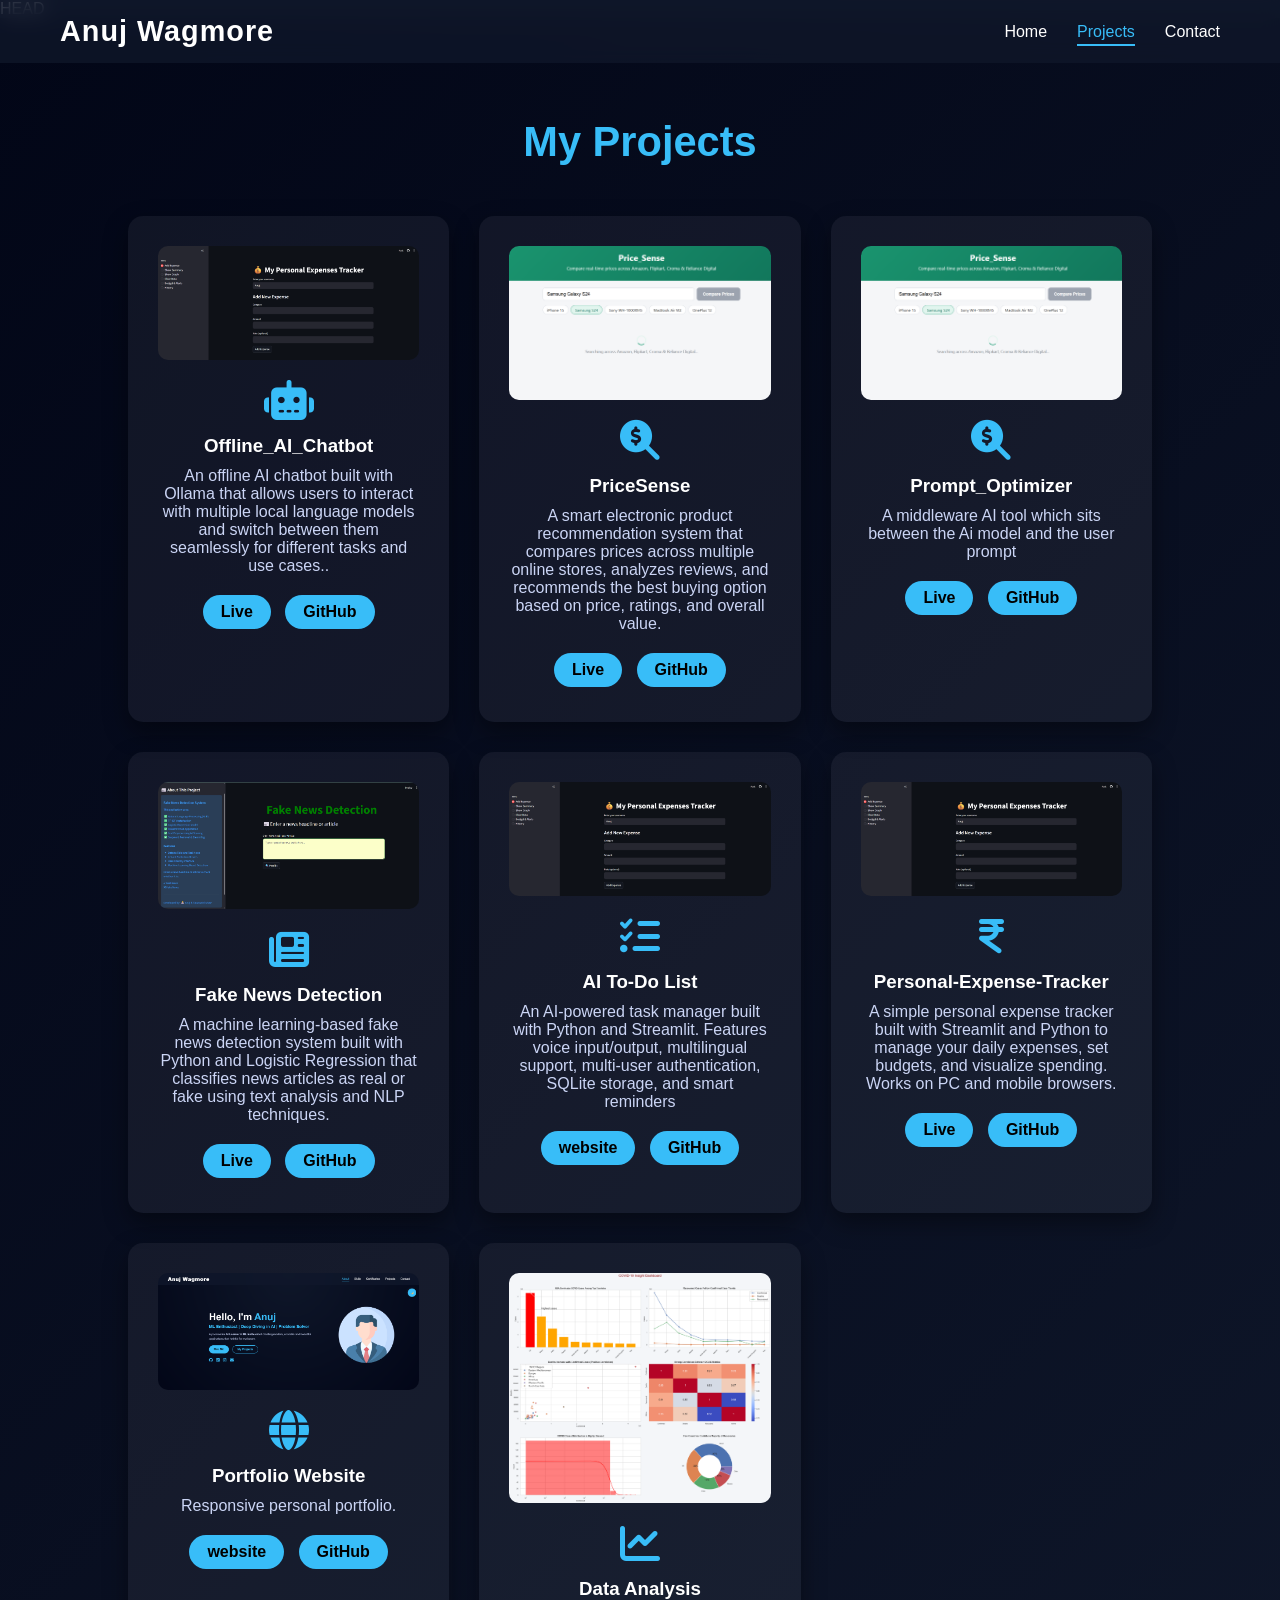
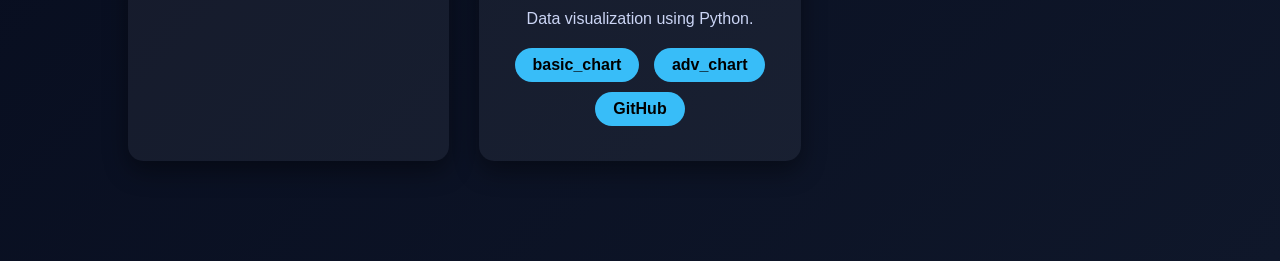
==== commit 308f62aa: "Added image for pricesense project" ====
--- a/project.html
+++ b/project.html
@@ -39,9 +39,9 @@
       </div>
     </div>
 
-    <div class="project-card" onclick="openModal('images/project4.png', 'PriceSense', ' I developed an Electronic Items Recommendation System using Python and SerpAPI to help users make informed purchasing decisions. The application gathers product information from multiple online stores, compares prices in real time, and analyzes customer ratings and reviews. Based on factors such as cost, review scores, and overall value, the system recommends the most suitable store for purchasing the product. This project demonstrates my skills in API integration, data processing, web data extraction, recommendation systems, and building practical tools that simplify online shopping experiences for users.')">
+    <div class="project-card" onclick="openModal('images/pricesense.png', 'PriceSense', ' I developed an Electronic Items Recommendation System using Python and SerpAPI to help users make informed purchasing decisions. The application gathers product information from multiple online stores, compares prices in real time, and analyzes customer ratings and reviews. Based on factors such as cost, review scores, and overall value, the system recommends the most suitable store for purchasing the product. This project demonstrates my skills in API integration, data processing, web data extraction, recommendation systems, and building practical tools that simplify online shopping experiences for users.')">
       <div class="project-image">
-        <img src="images/project4.png" alt="AI Chatbot Thumbnail">
+        <img src="images/pricesense.png" alt="AI Chatbot Thumbnail">
       </div>
       <i class="fa-solid fa-magnifying-glass-dollar"></i>
       <h3>PriceSense</h3>
@@ -49,6 +49,19 @@
       <div class="project-links">
         <a target="_blank" href="https://personal-expense-tracker-02.streamlit.app/" onclick="event.stopPropagation()">Live</a>
         <a target="_blank" href="https://github.com/Anuj04432/PriceSense.git" onclick="event.stopPropagation()">GitHub</a>
+      </div>
+    </div>
+
+    <div class="project-card" onclick="openModal('images/pricesense.png', 'Prompt_Optimizer', ' A middleware that intelligently analyzes and optimizes user prompts before sending them to AI models, improving response quality without exposing the optimized prompt to the user.')">
+      <div class="project-image">
+        <img src="images/pricesense.png" alt="AI Chatbot Thumbnail">
+      </div>
+      <i class="fa-solid fa-magnifying-glass-dollar"></i>
+      <h3>Prompt_Optimizer</h3>
+      <p>A middleware AI tool which sits between the Ai model and the user prompt </p>
+      <div class="project-links">
+        <a target="_blank" href="" onclick="event.stopPropagation()">Live</a>
+        <a target="_blank" href="https://github.com/Anuj04432/Prompt_Optimizer.git" onclick="event.stopPropagation()">GitHub</a>
       </div>
     </div>
 
@@ -74,7 +87,7 @@
       <p>An AI-powered task manager built with Python and Streamlit. Features voice input/output, multilingual support, multi-user authentication, SQLite storage, and smart reminders</p>
       <div class="project-links">
         <a href="YOUR_LIVE_LINK_HERE" onclick="event.stopPropagation()">website</a>
-        <a target="_blank" href="https://github.com/Anuj04432/YOUR_REPO_NAME" onclick="event.stopPropagation()">GitHub</a>
+        <a target="_blank" href="https://github.com/Anuj04432/AI_Task_Handler.git" onclick="event.stopPropagation()">GitHub</a>
       </div>
     </div>
 
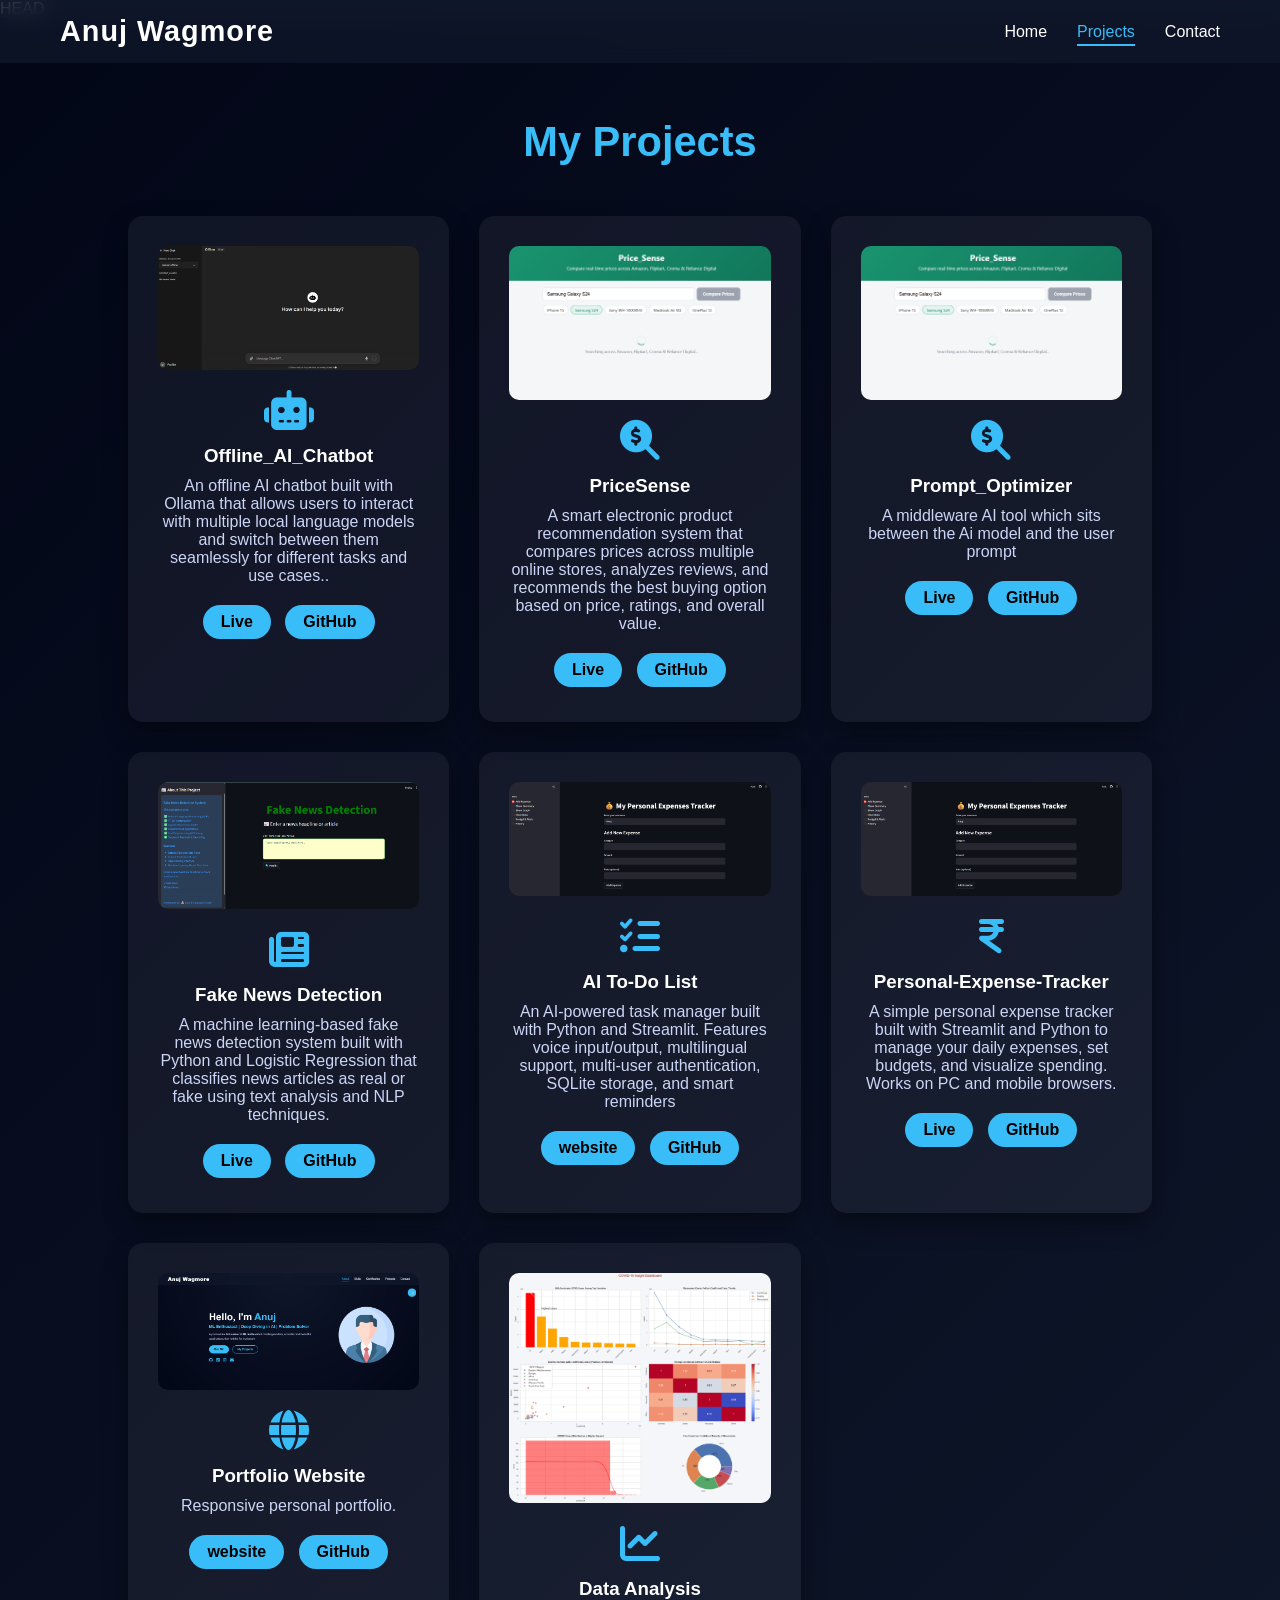
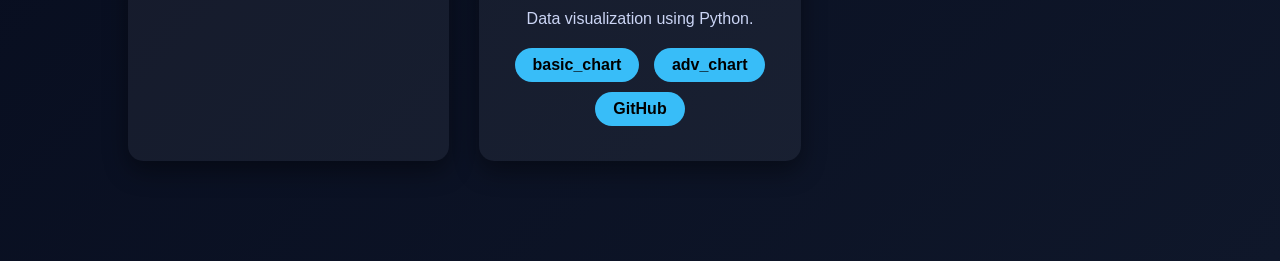
==== commit a2d1dd52: "Updated the project section" ====
--- a/project.html
+++ b/project.html
@@ -26,9 +26,9 @@
   <div class="projects-grid">
     
 
-    <div class="project-card" onclick="openModal('images/project4.png', 'Offline AI Chatbot', ' I developed an Offline AI Chatbot using Ollama, enabling users to run and interact with multiple AI language models locally without requiring an internet connection. The application provides a simple interface for chatting with AI while allowing users to switch between different models based on their needs, such as faster responses, better reasoning, or specialized capabilities. By running models locally, the chatbot ensures greater privacy, reduced dependency on cloud services, and uninterrupted access. This project demonstrates my skills in AI integration, local LLM deployment, Python development, user interface design, and building practical AI-powered applications.')">
+    <div class="project-card" onclick="openModal('images/chatbot.png', 'Offline AI Chatbot', ' I developed an Offline AI Chatbot using Ollama, enabling users to run and interact with multiple AI language models locally without requiring an internet connection. The application provides a simple interface for chatting with AI while allowing users to switch between different models based on their needs, such as faster responses, better reasoning, or specialized capabilities. By running models locally, the chatbot ensures greater privacy, reduced dependency on cloud services, and uninterrupted access. This project demonstrates my skills in AI integration, local LLM deployment, Python development, user interface design, and building practical AI-powered applications.')">
       <div class="project-image">
-        <img src="images/project4.png" alt="AI Chatbot Thumbnail">
+        <img src="images/chatbot.png" alt="AI Chatbot Thumbnail">
       </div>
       <i class="fa-solid fa-robot"></i>
       <h3>Offline_AI_Chatbot</h3>
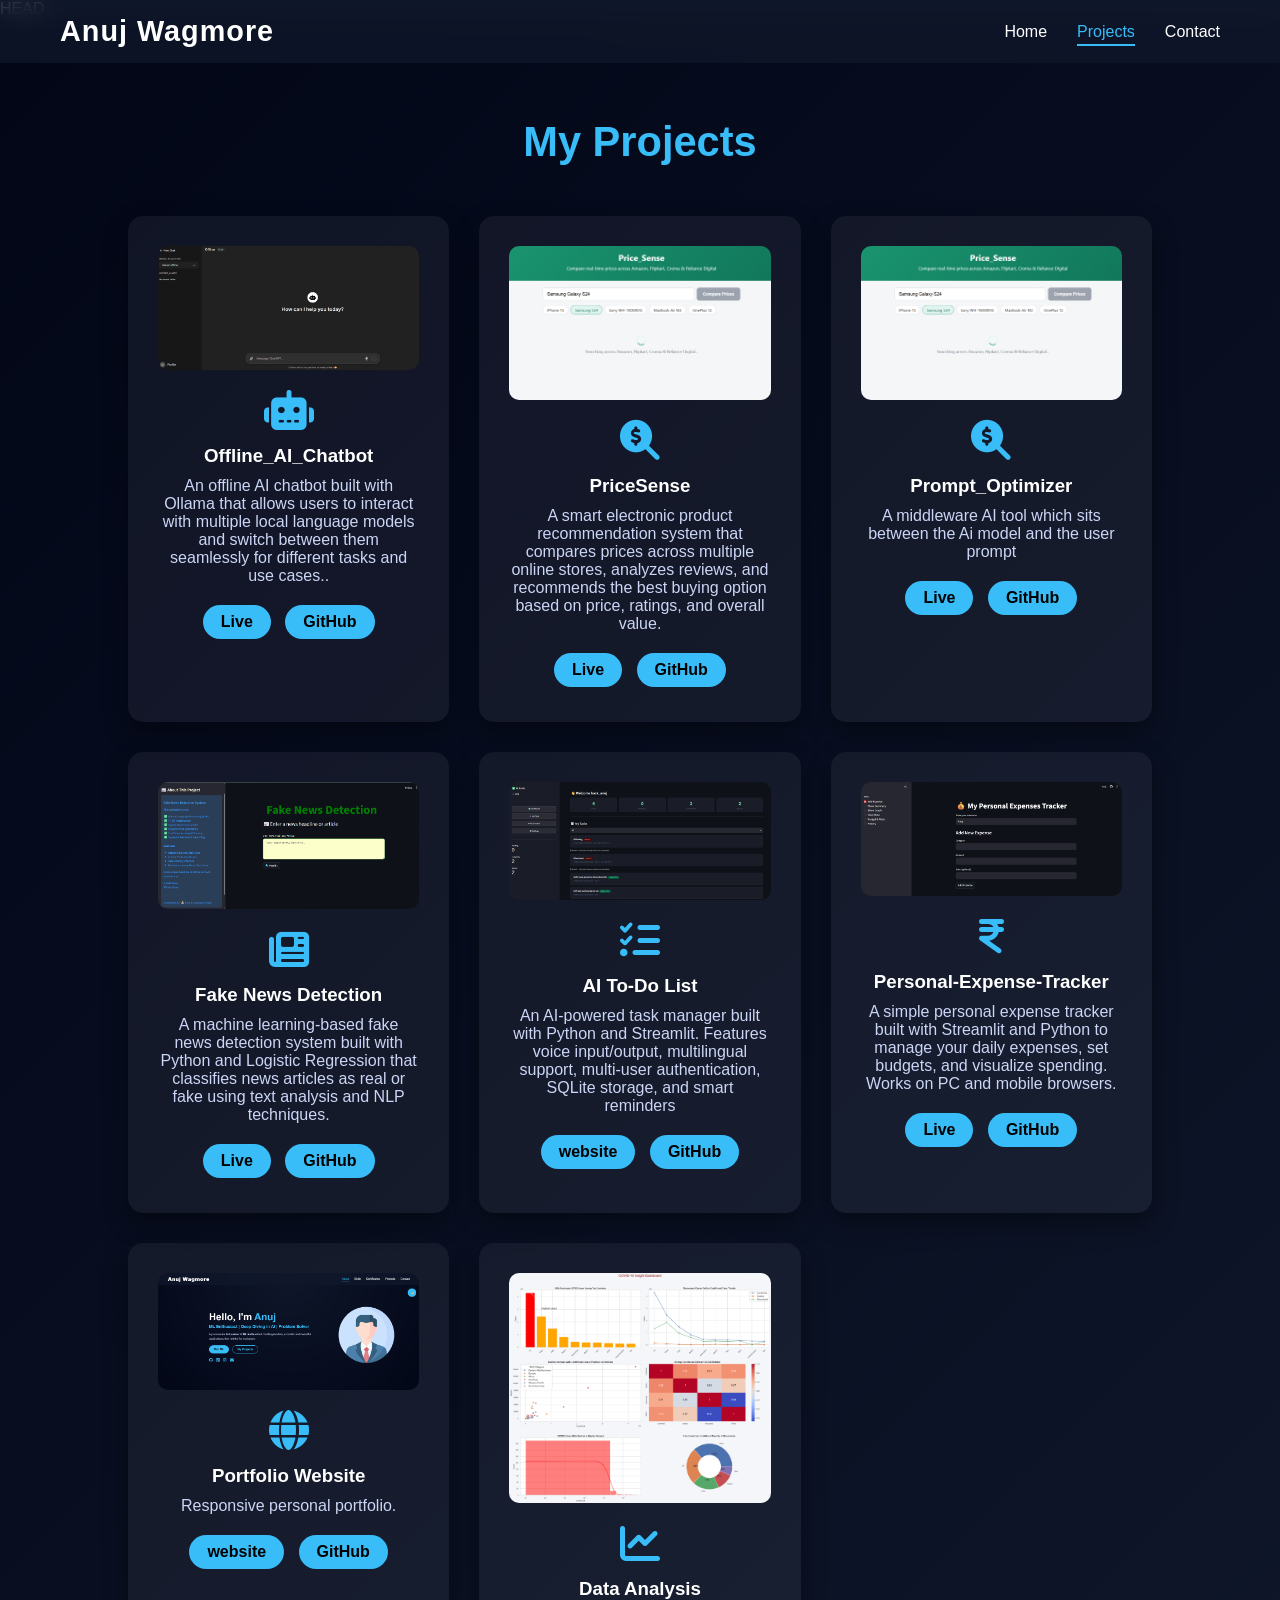
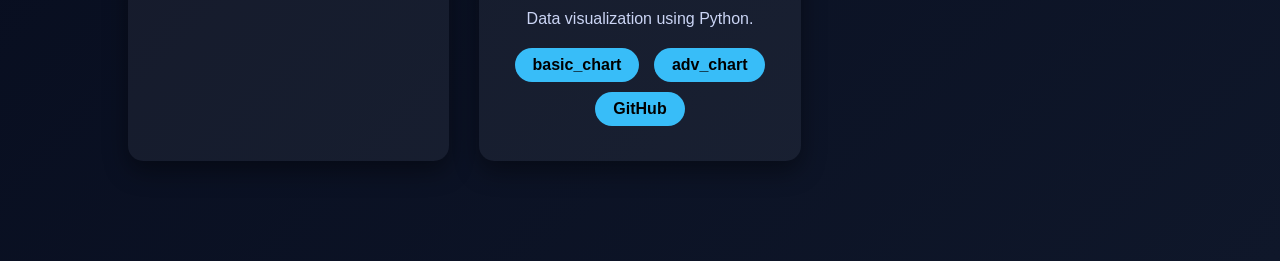
==== commit a33e9de7: "fixed image issue in todo project" ====
--- a/project.html
+++ b/project.html
@@ -78,9 +78,9 @@
       </div>
     </div>
 
-    <div class="project-card" onclick="openModal('images/project4.png', 'AI To-Do List', 'A full-stack AI-powered task management application built with Python and Streamlit. Features voice input and output for hands-free task creation, multilingual NLU to understand commands in multiple languages, secure multi-user authentication, SQLite database for persistent storage, and APScheduler for automated reminders and notifications. Designed with a clean, intuitive UI for seamless productivity.')">
+    <div class="project-card" onclick="openModal('images/todo.png', 'AI To-Do List', 'A full-stack AI-powered task management application built with Python and Streamlit. Features voice input and output for hands-free task creation, multilingual NLU to understand commands in multiple languages, secure multi-user authentication, SQLite database for persistent storage, and APScheduler for automated reminders and notifications. Designed with a clean, intuitive UI for seamless productivity.')">
       <div class="project-image">
-        <img src="images/project4.png" alt="AI To-Do List Thumbnail">
+        <img src="images/todo.png" alt="AI To-Do List Thumbnail">
       </div>
       <i class="fa-solid fa-list-check"></i>
       <h3>AI To-Do List</h3>
